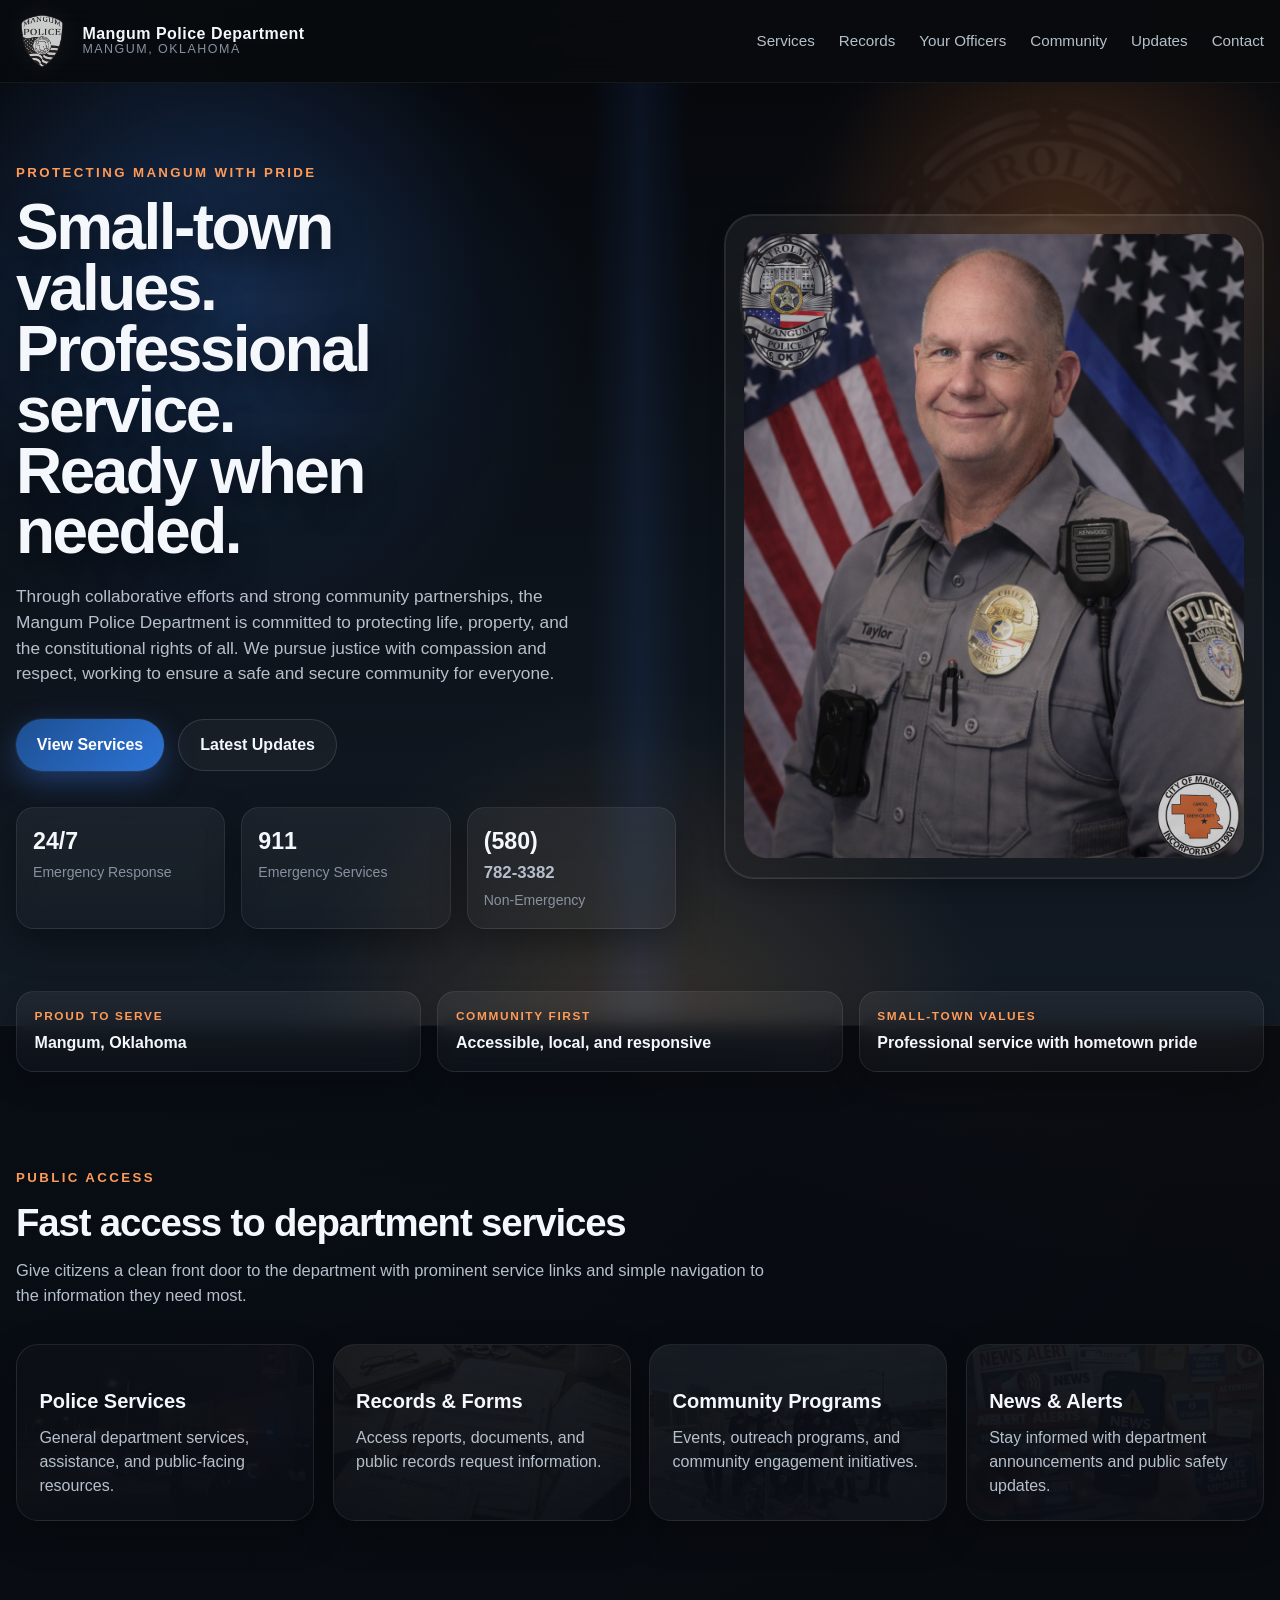
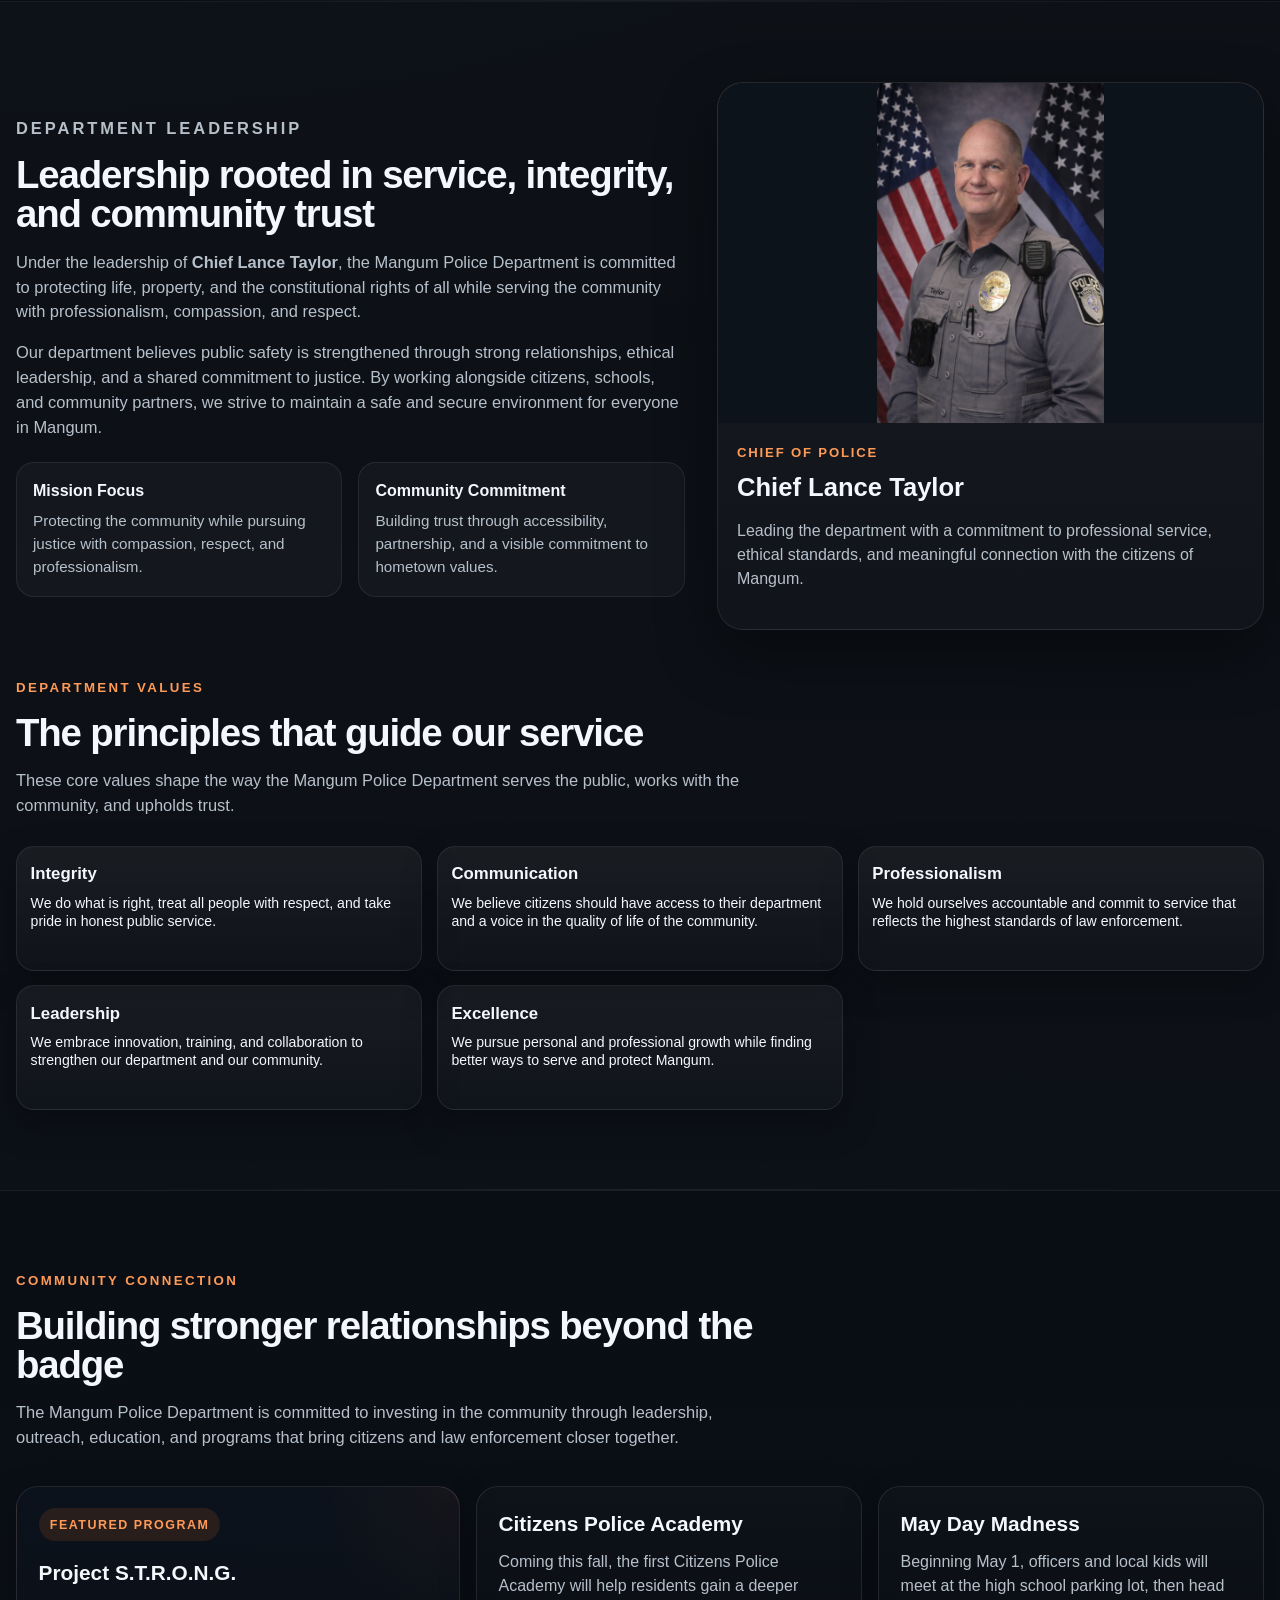
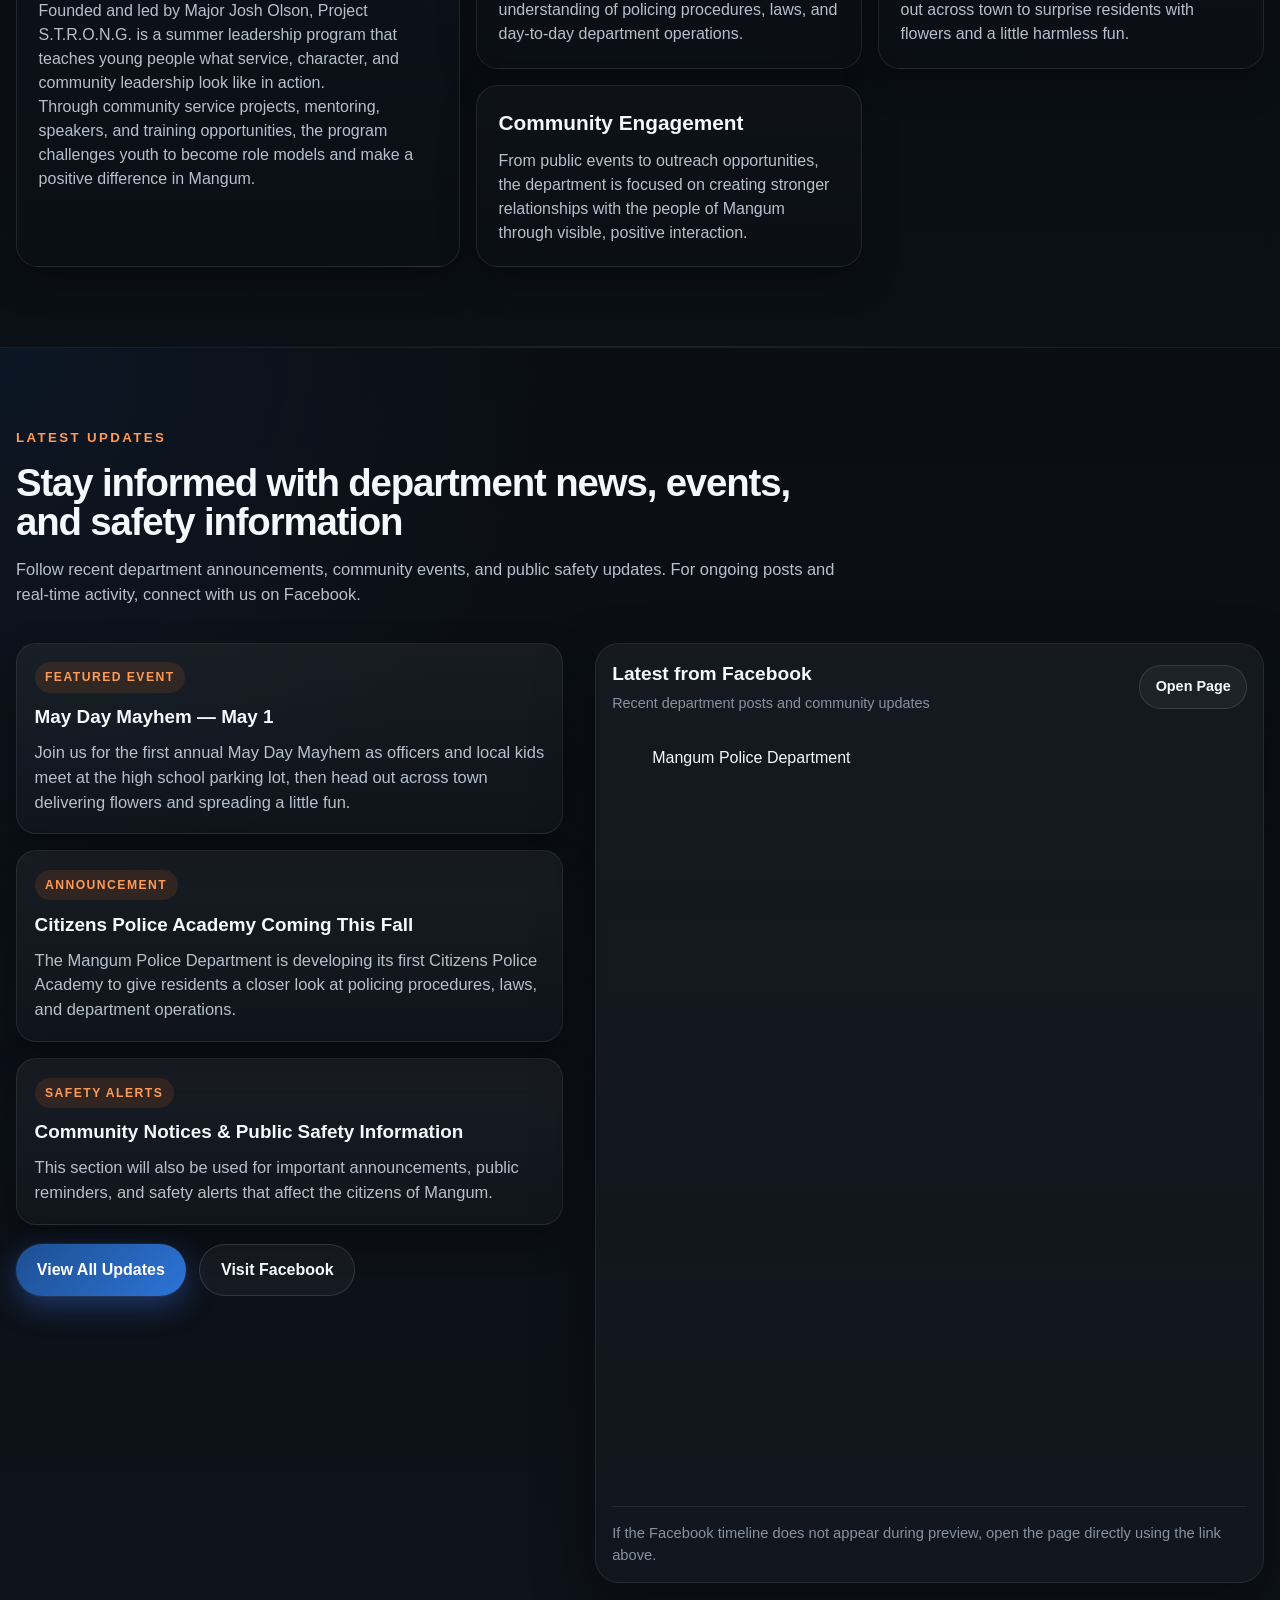
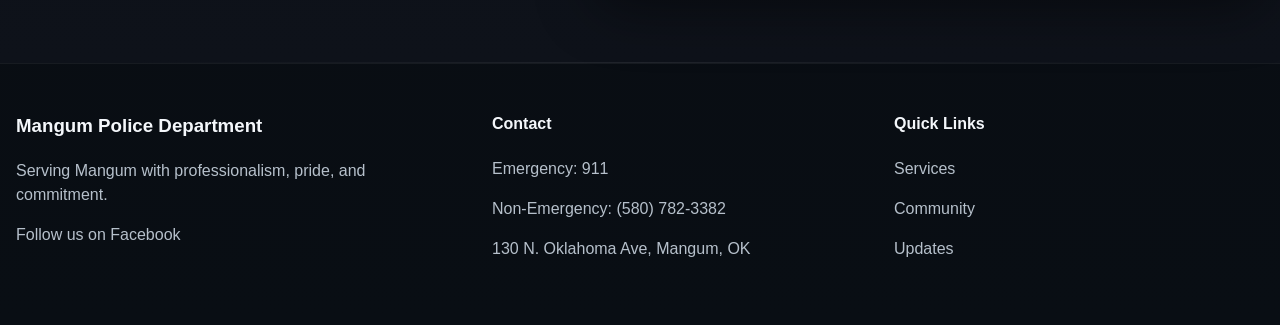
==== index.html @ 401258fc "Initial review site" ====
<!DOCTYPE html>
<html lang="en">
<head>
  <meta charset="UTF-8" />
  <meta name="viewport" content="width=device-width, initial-scale=1.0" />
  <title>Mangum Police Department</title>
    <link rel="stylesheet" href="css/base.css">
    <link rel="stylesheet" href="css/index.css">
</head>
<body>
  <div id="fb-root"></div>

  <header class="site-header">
    <div class="container nav-wrap">
      <a href="index.html" class="brand">
        <img src="assets/patch.png" alt="Mangum Police Patch" class="brand-patch" />
        <div class="brand-text">
          <span class="brand-top">Mangum Police Department</span>
          <span class="brand-bottom">Mangum, Oklahoma</span>
        </div>
      </a>
 
      <nav class="main-nav">
        <a href="pages/services.html">Services</a>
        <a href="pages/records.html">Records</a>
        <a href="pages/officers.html">Your Officers</a>
        <a href="pages/community.html">Community</a>
        <a href="pages/updates.html">Updates</a>
        <a href="index.html#contact">Contact</a>
      </nav>

    </div>
  </header>

  <main>
    <!-- HERO -->
    <section class="hero">
      <div class="hero-overlay"></div>

      <div class="hero-grid container">
        <div class="hero-copy">
        <p class="eyebrow">PROTECTING MANGUM WITH PRIDE</p>

        <h1>Small-town values.<br>Professional service.<br>Ready when needed.</h1>

        <p class="hero-text">
        Through collaborative efforts and strong community partnerships, the Mangum Police Department
        is committed to protecting life, property, and the constitutional rights of all. We pursue
        justice with compassion and respect, working to ensure a safe and secure community for everyone.
        </p>

          <div class="hero-actions">
            <a href="pages/services.html" class="btn btn-primary">View Services</a>
            <a href="index.html#updates" class="btn btn-secondary">Latest Updates</a>
          </div>

          <div class="hero-stats">
            <div class="stat-card">
              <span class="stat-number">24/7</span>
              <span class="stat-label">Emergency Response</span>
            </div>

            <div class="stat-card">
              <span class="stat-number">911</span>
              <span class="stat-label">Emergency Services</span>
            </div>

            <div class="stat-card">
              <span class="stat-number phone-number">(580)</span>
              <span class="stat-phone">782-3382</span>
              <span class="stat-label">Non-Emergency</span>
            </div>
          </div>
        </div>

        <div class="hero-visual">
          <div class="hero-visual-frame subdued-seal">
            <img src="assets/chief.png" alt="Mangum Police Chief" class="chief-photo" />

            <div class="hero-visual-badge">
              <img src="assets/cityofmangum.png" alt="City of Mangum seal" />
            </div>

            <div class="hero-visual-badge-main subdued-badge">
              <img src="assets/badge.png" alt="Mangum Police badge" />
            </div>
          </div>
        </div>
      </div>

      <div class="hero-watermark">
        <img src="assets/badge.png" alt="" aria-hidden="true" />
      </div>
    </section>

    <!-- HOMETOWN STRIP -->
    <section class="hometown-strip">
      <div class="container hometown-strip-inner">
        <div class="hometown-item">
          <span class="hometown-label">PROUD TO SERVE</span>
          <strong>Mangum, Oklahoma</strong>
        </div>
        <div class="hometown-item">
          <span class="hometown-label">COMMUNITY FIRST</span>
          <strong>Accessible, local, and responsive</strong>
        </div>
        <div class="hometown-item">
          <span class="hometown-label">SMALL-TOWN VALUES</span>
          <strong>Professional service with hometown pride</strong>
        </div>
      </div>
    </section>

    <!-- QUICK SERVICES -->
    <section id="services" class="section section-dark">
      <div class="container">
        <div class="section-heading">
          <p class="eyebrow">PUBLIC ACCESS</p>
          <h2>Fast access to department services</h2>
          <p class="section-intro">
            Give citizens a clean front door to the department with prominent service links and
            simple navigation to the information they need most.
          </p>
        </div>

        <div class="services-grid">

          <!-- Police Services -->
          <a href="pages/services.html" class="service-card service-img" style="--bg:url('../assets/services.png')">
            <div class="service-content">
            <h3>Police Services</h3>
            <p>General department services, assistance, and public-facing resources.</p>
            </div>
          </a>

          <!-- Records -->
          <a href="pages/records.html" class="service-card service-img" style="--bg:url('../assets/records.png')">
            <div class="service-content">
            <h3>Records &amp; Forms</h3>
            <p>Access reports, documents, and public records request information.</p>
            </div>
          </a>

          <!-- Community -->
          <a href="pages/community.html" class="service-card service-img" style="--bg:url('../assets/community.jpg')">
            <div class="service-content">
            <h3>Community Programs</h3>
            <p>Events, outreach programs, and community engagement initiatives.</p>
            </div>
          </a>

          <!-- Updates -->
          <a href="pages/updates.html" class="service-card service-img" style="--bg:url('../assets/news.png')">
            <div class="service-content">
            <h3>News &amp; Alerts</h3>
            <p>Stay informed with department announcements and public safety updates.</p>
            </div>
          </a>

        </div>
      </div>
    </section>

    <!-- LEADERSHIP -->
    <section id="leadership" class="section section-slate">
      <div class="container leadership-grid">
        <div class="leadership-copy">
          <p class="eyebrow">DEPARTMENT LEADERSHIP</p>
          <h2>Leadership rooted in service, integrity, and community trust</h2>

          <p>
              Under the leadership of <strong>Chief Lance Taylor</strong>, the Mangum Police Department
              is committed to protecting life, property, and the constitutional rights of all while
             serving the community with professionalism, compassion, and respect.
          </p>

          <p>
              Our department believes public safety is strengthened through strong relationships,
              ethical leadership, and a shared commitment to justice. By working alongside citizens,
              schools, and community partners, we strive to maintain a safe and secure environment
              for everyone in Mangum.
          </p>

          <div class="leadership-points">
            <div class="mini-panel">
              <h4>Mission Focus</h4>
              <p>
                Protecting the community while pursuing justice with compassion, respect, and
                professionalism.
              </p>
            </div>

            <div class="mini-panel">
              <h4>Community Commitment</h4>
              <p>
                Building trust through accessibility, partnership, and a visible commitment to
                hometown values.
              </p>
            </div>
          </div>
        </div>

        <div class="leadership-card">
          <img src="assets/chief.png" alt="Chief Lance Taylor" />
          <div class="leadership-card-body">
            <p class="card-kicker">Chief of Police</p>
            <h3>Chief Lance Taylor</h3>
            <p>
              Leading the department with a commitment to professional service, ethical standards,
              and meaningful connection with the citizens of Mangum.
            </p>
          </div>
        </div>
      </div>

      <div class="container values-section">
        <div class="section-heading values-heading">
          <p class="eyebrow">DEPARTMENT VALUES</p>
          <h2>The principles that guide our service</h2>
          <p class="section-intro">
              These core values shape the way the Mangum Police Department serves the public, works
              with the community, and upholds trust.
          </p>
        </div>

        <div class="values-grid">
          <div class="value-card">
            <h3>Integrity</h3>
            <p>
              We do what is right, treat all people with respect, and take pride in honest public service.
            </p>
          </div>

          <div class="value-card">
            <h3>Communication</h3>
            <p>
              We believe citizens should have access to their department and a voice in the quality of life
              of the community.
            </p>
          </div>

          <div class="value-card">
            <h3>Professionalism</h3>
            <p>
              We hold ourselves accountable and commit to service that reflects the highest standards of law enforcement.
            </p>
          </div>

          <div class="value-card">
            <h3>Leadership</h3>
            <p>
              We embrace innovation, training, and collaboration to strengthen our department and our community.
            </p>
          </div>

          <div class="value-card">
            <h3>Excellence</h3>
            <p>
              We pursue personal and professional growth while finding better ways to serve and protect Mangum.
            </p>
          </div>
        </div>
      </div>
    </section>

    <!-- COMMUNITY -->
    <section id="community" class="section section-dark">
      <div class="container">
        <div class="section-heading">
          <p class="eyebrow">COMMUNITY CONNECTION</p>
          <h2>Building stronger relationships beyond the badge</h2>
          <p class="section-intro">
            The Mangum Police Department is committed to investing in the community through leadership,
            outreach, education, and programs that bring citizens and law enforcement closer together.
          </p>
        </div>

        <div class="community-grid">
          <a href="pages/community.html" class="community-card feature-large community-img" style="--community-bg:url('assets/community.jpg')">
            <div class="community-content">
              <div class="feature-tag">Featured Program</div>
              <h3>Project S.T.R.O.N.G.</h3>
              <p>
                Founded and led by Major Josh Olson, Project S.T.R.O.N.G. is a summer leadership program
                that teaches young people what service, character, and community leadership look like in action.
              </p>
              <p>
                Through community service projects, mentoring, speakers, and training opportunities,
                the program challenges youth to become role models and make a positive difference in Mangum.
              </p>
            </div>
          </a>

          <a href="pages/community.html" class="community-card community-img" style="--community-bg:url('assets/community.jpg')">
            <div class="community-content">
              <h3>Citizens Police Academy</h3>
              <p>
                Coming this fall, the first Citizens Police Academy will help residents gain a deeper
                understanding of policing procedures, laws, and day-to-day department operations.
              </p>
            </div>
          </a>

          <a href="pages/community.html" class="community-card community-img" style="--community-bg:url('assets/community.jpg')">
            <div class="community-content">
              <h3>May Day Madness</h3>
              <p>
                Beginning May 1, officers and local kids will meet at the high school parking lot, then
                head out across town to surprise residents with flowers and a little harmless fun.
              </p>
            </div>
          </a>

          <a href="pages/community.html" class="community-card community-img" style="--community-bg:url('assets/community.jpg')">
            <div class="community-content">
              <h3>Community Engagement</h3>
              <p>
                From public events to outreach opportunities, the department is focused on creating
                stronger relationships with the people of Mangum through visible, positive interaction.
              </p>
            </div>
          </a>
        </div>
      </div>
    </section>

    <!-- UPDATES / FACEBOOK -->
    <section id="updates" class="section section-facebook">
      <div class="container">
        <div class="section-heading updates-heading">
          <p class="eyebrow">LATEST UPDATES</p>
          <h2>Stay informed with department news, events, and safety information</h2>
          <p class="section-intro">
            Follow recent department announcements, community events, and public safety updates.
            For ongoing posts and real-time activity, connect with us on Facebook.
          </p>
        </div>

        <div class="updates-grid">
          <div class="updates-copy">
            <div class="update-feature-list">
              <a href="pages/updates.html" class="update-feature-card">
                <span class="update-tag">Featured Event</span>
                <h3>May Day Mayhem — May 1</h3>
                <p>
                  Join us for the first annual May Day Mayhem as officers and local kids meet at the high school
                  parking lot, then head out across town delivering flowers and spreading a little fun.
                </p>
              </a>

              <a href="pages/updates.html" class="update-feature-card">
                <span class="update-tag">Announcement</span>
                <h3>Citizens Police Academy Coming This Fall</h3>
                <p>
                  The Mangum Police Department is developing its first Citizens Police Academy to give residents
                  a closer look at policing procedures, laws, and department operations.
                </p>
              </a>

              <a href="pages/updates.html" class="update-feature-card">
                <span class="update-tag">Safety Alerts</span>
                <h3>Community Notices & Public Safety Information</h3>
                <p>
                  This section will also be used for important announcements, public reminders, and safety alerts
                  that affect the citizens of Mangum.
                </p>
              </a>
            </div>

            <div class="updates-actions">
              <a href="pages/updates.html" class="btn btn-primary">View All Updates</a>
              <a
                href="https://www.facebook.com/people/Mangum-Police-Department/100068388497844/"
                target="_blank"
                rel="noopener noreferrer"
                class="btn btn-secondary"
              >
                Visit Facebook
              </a>
            </div>
          </div>

          <div class="facebook-card">
            <div class="facebook-card-head">
              <div>
                <h3>Latest from Facebook</h3>
                <p class="facebook-subtext">Recent department posts and community updates</p>
              </div>

              <a
                class="facebook-link"
                href="https://www.facebook.com/people/Mangum-Police-Department/100068388497844/"
                target="_blank"
                rel="noopener noreferrer"
              >
                Open Page
              </a>
            </div>

            <div class="facebook-embed-wrap">
              <div class="fb-page"
                  data-href="https://www.facebook.com/people/Mangum-Police-Department/100068388497844/"
                  data-tabs="timeline"
                  data-width="500"
                  data-height="760"
                  data-small-header="false"
                  data-adapt-container-width="true"
                  data-hide-cover="false"
                  data-show-facepile="true">
                <blockquote cite="https://www.facebook.com/people/Mangum-Police-Department/100068388497844/" class="fb-xfbml-parse-ignore">
                  <a href="https://www.facebook.com/people/Mangum-Police-Department/100068388497844/">
                    Mangum Police Department
                  </a>
                </blockquote>
              </div>
            </div>

            <div class="facebook-fallback">
              <p>
                If the Facebook timeline does not appear during preview, open the page directly using the link above.
              </p>
            </div>
          </div>
        </div>
      </div>
    </section>
  </main>

  <footer id="contact" class="site-footer">
    <div class="container footer-grid">
      <div>
        <h3>Mangum Police Department</h3>
        <p>Serving Mangum with professionalism, pride, and commitment.</p>
        <p><a href="https://www.facebook.com/people/Mangum-Police-Department/100068388497844/" target="_blank" rel="noopener noreferrer">Follow us on Facebook</a></p>
      </div>

      <div>
        <h4>Contact</h4>
        <p>Emergency: 911</p>
        <p>Non-Emergency: (580) 782-3382</p>
        <p>130 N. Oklahoma Ave, Mangum, OK</p>
      </div>

      <div>
        <h4>Quick Links</h4>
        <p><a href="#services">Services</a></p>
        <p><a href="#community">Community</a></p>
        <p><a href="#updates">Updates</a></p>
      </div>
    </div>
  </footer>

  <script>
    window.fbAsyncInit = function () {
      if (typeof FB !== "undefined") {
        FB.XFBML.parse();
      }
    };
  </script>
  <script
    async
    defer
    crossorigin="anonymous"
    src="https://connect.facebook.net/en_US/sdk.js#xfbml=1&version=v19.0">
  </script>
</body>
</html>
---- css/base.css ----
/* =========================================================
   ROOT / THEME TOKENS
   ========================================================= */
:root {
  --bg-black: #06080c;
  --bg-deep: #0d131b;
  --bg-panel: #121821;
  --bg-panel-2: #18202b;
  --line: rgba(255, 255, 255, 0.08);

  --text-main: #f4f7fb;
  --text-soft: #b6c0cb;
  --text-dim: #8792a0;

  --blue: #1d4f91;
  --blue-bright: #2d74d7;
  --blue-glow: rgba(62, 129, 255, 0.32);

  --orange: #f37021;
  --orange-soft: #ff9a57;
  --orange-glow: rgba(243, 112, 33, 0.22);

  --shadow-lg: 0 24px 60px rgba(0, 0, 0, 0.45);
  --shadow-md: 0 14px 34px rgba(0, 0, 0, 0.34);

  --radius-sm: 10px;
  --radius-md: 18px;
  --radius-lg: 26px;

  --max-width: 1280px;
}

/* =========================================================
   GLOBAL / RESET
   ========================================================= */
* {
  box-sizing: border-box;
}

html {
  scroll-behavior: smooth;
}

body {
  margin: 0;
  background:
    radial-gradient(circle at top left, rgba(45, 116, 215, 0.06), transparent 35%),
    radial-gradient(circle at top right, rgba(243, 112, 33, 0.06), transparent 25%),
    linear-gradient(180deg, var(--bg-black), var(--bg-deep));
  color: var(--text-main);
  font-family: Arial, Helvetica, sans-serif;
  line-height: 1.5;
}

img {
  max-width: 100%;
  display: block;
}

a {
  color: inherit;
  text-decoration: none;
}

.container {
  width: min(calc(100% - 2rem), var(--max-width));
  margin: 0 auto;
}

/* =========================================================
   SITE HEADER / NAVIGATION
   ========================================================= */
.site-header {
  position: sticky;
  top: 0;
  z-index: 1000;
  backdrop-filter: blur(14px);
  background: rgba(7, 9, 12, 0.78);
  border-bottom: 1px solid rgba(255, 255, 255, 0.06);
}

.nav-wrap {
  min-height: 82px;
  display: flex;
  align-items: center;
  justify-content: space-between;
  gap: 1rem;
}

.brand {
  display: flex;
  align-items: center;
  gap: 0.9rem;
  min-width: 0;
}

.brand-patch {
  width: 52px;
  height: 52px;
  object-fit: contain;
  filter: drop-shadow(0 0 14px rgba(255, 255, 255, 0.06));
}

.brand-text {
  display: flex;
  flex-direction: column;
  line-height: 1.1;
}

.brand-top {
  font-size: 1rem;
  font-weight: 800;
  letter-spacing: 0.03em;
}

.brand-bottom {
  font-size: 0.78rem;
  color: var(--text-dim);
  text-transform: uppercase;
  letter-spacing: 0.12em;
}

.main-nav {
  display: flex;
  align-items: center;
  gap: 1.5rem;
}

.main-nav a {
  position: relative;
  color: var(--text-soft);
  font-size: 0.95rem;
  transition: color 0.2s ease;
}

.main-nav a::after {
  content: "";
  position: absolute;
  left: 0;
  bottom: -0.35rem;
  width: 100%;
  height: 2px;
  transform: scaleX(0);
  transform-origin: center;
  transition: transform 0.2s ease;
  background: linear-gradient(90deg, var(--blue-bright), var(--orange-soft));
}

.main-nav a:hover {
  color: var(--text-main);
}

.main-nav a:hover::after {
  transform: scaleX(1);
}

.nav-cta {
  padding: 0.8rem 1.1rem;
  border: 1px solid rgba(255,255,255,0.12);
  background: linear-gradient(180deg, rgba(255,255,255,0.06), rgba(255,255,255,0.02));
  color: var(--text-main);
  border-radius: 999px;
  font-weight: 700;
  transition: transform 0.2s ease, border-color 0.2s ease, box-shadow 0.2s ease;
}

.nav-cta:hover {
  transform: translateY(-1px);
  border-color: rgba(255,255,255,0.2);
  box-shadow: 0 8px 18px rgba(0,0,0,0.2);
}

/* =========================================================
   GENERIC BUTTONS
   ========================================================= */
.btn {
  display: inline-flex;
  align-items: center;
  justify-content: center;
  min-height: 52px;
  padding: 0 1.3rem;
  font-weight: 800;
  border-radius: 999px;
  transition: transform 0.2s ease, box-shadow 0.2s ease, border-color 0.2s ease;
}

.btn:hover {
  transform: translateY(-2px);
}

.btn-primary {
  background: linear-gradient(135deg, #1d4f91, #2d74d7);
  color: white;
  box-shadow:
    0 0 0 1px rgba(255,255,255,0.05),
    0 10px 30px rgba(62,129,255,0.35);
}

.btn-primary:hover {
  transform: translateY(-3px);
  box-shadow:
    0 0 0 1px rgba(255,255,255,0.08),
    0 16px 40px rgba(62,129,255,0.5);
}

.btn-secondary {
  background: rgba(255,255,255,0.04);
  color: var(--text-main);
  border: 1px solid rgba(255,255,255,0.12);
}

.btn-secondary:hover {
  border-color: rgba(255,255,255,0.22);
}

/* =========================================================
   GENERIC SECTION WRAPPERS
   ========================================================= */
.section {
  position: relative;
  padding: 5rem 0;
}

.section::after {
  content: "";
  position: absolute;
  bottom: 0;
  left: 10%;
  right: 10%;
  height: 1px;
  background: linear-gradient(
    90deg,
    transparent,
    rgba(255,255,255,0.08),
    transparent
  );
}

.section-dark {
  background: transparent;
}

.section-slate {
  background:
    linear-gradient(180deg, rgba(255,255,255,0.02), rgba(255,255,255,0.01));
  border-top: 1px solid rgba(255,255,255,0.05);
  border-bottom: 1px solid rgba(255,255,255,0.05);
}

.section-heading {
  max-width: 760px;
  margin-bottom: 2.25rem;
}

.section-heading h2 {
  margin: 0;
  font-size: clamp(2rem, 3vw, 3.2rem);
  line-height: 1.02;
  letter-spacing: -0.03em;
}

.eyebrow {
  margin: 0 0 0.9rem;
  color: var(--orange-soft);
  font-size: 0.83rem;
  font-weight: 800;
  letter-spacing: 0.18em;
  text-transform: uppercase;
}

.section-intro {
  color: var(--text-soft);
  font-size: 1.03rem;
}

/* =========================================================
   SITE FOOTER
   ========================================================= */
.site-footer {
  padding: 3rem 0;
  border-top: 1px solid rgba(255,255,255,0.06);
  background: rgba(0,0,0,0.28);
}

.footer-grid {
  display: grid;
  grid-template-columns: 1.2fr 1fr 1fr;
  gap: 2rem;
}

.site-footer h3,
.site-footer h4 {
  margin-top: 0;
}

.site-footer p,
.site-footer a {
  color: var(--text-soft);
}

/* =========================================================
   SUBPAGE TEMPLATE / GENERIC PAGE LAYOUT
   ========================================================= */
.page-title {
  margin: 0;
  font-size: clamp(2.2rem, 4vw, 4rem);
  line-height: 1;
  letter-spacing: -0.03em;
}

.page-intro {
  max-width: 760px;
  margin-top: 1rem;
}

.page-card-grid {
  display: grid;
  grid-template-columns: repeat(3, minmax(0, 1fr));
  gap: 1rem;
}

.page-info-card {
  min-height: 210px;
  padding: 1.25rem;
  border: 1px solid var(--line);
  border-radius: 22px;
  background:
    linear-gradient(180deg, rgba(255,255,255,0.05), rgba(255,255,255,0.02));
  box-shadow: var(--shadow-md);
}

.page-info-card h3 {
  margin: 0 0 0.65rem;
  font-size: 1.2rem;
}

.page-info-card p {
  margin: 0;
  color: var(--text-soft);
}

.page-single-panel {
  padding: 1.4rem;
  border: 1px solid var(--line);
  border-radius: 22px;
  background:
    linear-gradient(180deg, rgba(255,255,255,0.05), rgba(255,255,255,0.02));
  box-shadow: var(--shadow-md);
}

.page-single-panel h3 {
  margin: 0 0 0.65rem;
}

.page-single-panel p {
  margin: 0;
  color: var(--text-soft);
}

/* =========================================================
   RESPONSIVE - LARGE TABLET / SMALL DESKTOP
   ========================================================= */
@media (max-width: 1200px) {
  .page-card-grid {
    grid-template-columns: repeat(2, minmax(0, 1fr));
  }
}

/* =========================================================
   RESPONSIVE - TABLET
   ========================================================= */
@media (max-width: 1080px) {
  .footer-grid {
    grid-template-columns: 1fr 1fr;
  }
}

/* =========================================================
   RESPONSIVE - MOBILE
   ========================================================= */
@media (max-width: 820px) {
  .main-nav,
  .nav-cta {
    display: none;
  }

  .page-card-grid,
  .footer-grid {
    grid-template-columns: 1fr;
  }

  .section {
    padding: 4rem 0;
  }
}
---- css/index.css ----
/* =========================================================
   HERO SECTION
   ========================================================= */
.hero {
  position: relative;
  overflow: hidden;
  padding: 5rem 0 6rem;
  background:
    radial-gradient(circle at 18% 25%, rgba(45,116,215,0.18), transparent 28%),
    radial-gradient(circle at 82% 20%, rgba(243,112,33,0.14), transparent 22%),
    radial-gradient(circle at 50% 100%, rgba(255,170,70,0.08), transparent 30%),
    linear-gradient(180deg, #06080c 0%, #0d131b 55%, #121a24 100%);
  border-bottom: 1px solid rgba(255,255,255,0.08);
}

.hero::before {
  content: "";
  position: absolute;
  inset: 0;
  background:
    linear-gradient(
      90deg,
      transparent 0%,
      transparent 46%,
      rgba(59,130,246,0.75) 50%,
      transparent 54%,
      transparent 100%
    );
  opacity: 0.12;
  pointer-events: none;
}

.hero-overlay {
  position: absolute;
  inset: 0;
  background:
    radial-gradient(circle at 15% 18%, rgba(70,140,255,0.14), transparent 22%),
    radial-gradient(circle at 85% 15%, rgba(255,150,75,0.14), transparent 20%),
    radial-gradient(circle at 50% 110%, rgba(255,190,120,0.10), transparent 32%);
  pointer-events: none;
}

.hero-grid {
  position: relative;
  z-index: 2;
  display: grid;
  grid-template-columns: 1.1fr 0.9fr;
  align-items: center;
  gap: 3rem;
}

.hero-copy h1 {
  margin: 0;
  font-size: clamp(2.5rem, 5vw, 5.1rem);
  line-height: 0.95;
  letter-spacing: -0.04em;
  max-width: 11ch;
  text-shadow: 0 10px 30px rgba(0,0,0,0.6);
}

.hero-text {
  max-width: 60ch;
  margin: 1.35rem 0 0;
  font-size: 1.08rem;
  color: var(--text-soft);
}

.hero-actions {
  display: flex;
  flex-wrap: wrap;
  gap: 0.9rem;
  margin: 2rem 0 2.2rem;
}

.hero-stats {
  display: grid;
  grid-template-columns: repeat(3, 1fr);
  gap: 1rem;
}

.stat-card {
  padding: 1rem 1rem 1.1rem;
  background: linear-gradient(180deg, rgba(255,255,255,0.055), rgba(255,255,255,0.02));
  border: 1px solid var(--line);
  border-radius: var(--radius-md);
  box-shadow: var(--shadow-md);
  backdrop-filter: blur(10px);
}

.stat-number {
  display: block;
  font-size: 1.45rem;
  font-weight: 900;
  color: var(--text-main);
}

.stat-phone {
  display: block;
  font-size: 1.05rem;
  font-weight: 600;
  color: var(--text-soft);
  margin-top: 2px;
}

.stat-label {
  display: block;
  margin-top: 0.25rem;
  font-size: 0.88rem;
  color: var(--text-dim);
}

/* =========================================================
   HERO VISUAL PANEL
   ========================================================= */
.hero-visual {
  position: relative;
}

.hero-visual-frame {
  position: relative;
  padding: 1.2rem;
  background:
    linear-gradient(180deg, rgba(255,255,255,0.06), rgba(255,255,255,0.02));
  border: 1px solid var(--line);
  border-radius: 30px;
  box-shadow: var(--shadow-lg);
  overflow: hidden;
}

.hero-visual-frame::before {
  content: "";
  position: absolute;
  inset: 0;
  background: linear-gradient(180deg, transparent, rgba(0,0,0,0.26));
  pointer-events: none;
  z-index: 1;
}

.chief-photo {
  width: 100%;
  aspect-ratio: 4 / 5;
  object-fit: cover;
  border-radius: 22px;
}

.hero-visual-badge {
  position: absolute;
  right: 18px;
  bottom: 18px;
  width: 88px;
  height: 88px;
  border-radius: 50%;
  overflow: hidden;
  z-index: 3;
}

.hero-visual-badge img {
  width: 108%;
  height: 108%;
  object-fit: contain;
  object-position: center;
  transform: translate(-3%, -4%);
  filter: saturate(0.82) brightness(0.92) opacity(0.82);
}

.hero-visual-badge-main {
  position: absolute;
  left: 14px;
  top: 18px;
  width: 96px;
  z-index: 3;
  filter: drop-shadow(0 8px 18px rgba(0,0,0,0.22));
}

.subdued-badge img {
  width: 100%;
  opacity: 0.72;
  filter: saturate(0.8) brightness(0.92) contrast(0.96);
}

.subdued-seal {
  background: rgba(255, 255, 255, 0.06);
  box-shadow:
    0 8px 18px rgba(0,0,0,0.18),
    inset 0 0 0 1px rgba(255,255,255,0.08);
  backdrop-filter: blur(3px);
}

.hero-watermark {
  position: absolute;
  right: -100px;
  top: 10px;
  width: 540px;
  opacity: 0.06;
  pointer-events: none;
  z-index: 1;
}

.hero-watermark img {
  filter: blur(1px) brightness(0.8);
}

/* =========================================================
   HOMETOWN STRIP
   ========================================================= */
.hometown-strip {
  position: relative;
  z-index: 3;
  margin-top: -2.2rem;
  padding-bottom: 1rem;
}

.hometown-strip-inner {
  display: grid;
  grid-template-columns: repeat(3, 1fr);
  gap: 1rem;
}

.hometown-item {
  padding: 1rem 1.1rem;
  border-radius: 18px;
  border: 1px solid rgba(255,255,255,0.08);
  background:
    linear-gradient(180deg, rgba(255,255,255,0.06), rgba(255,255,255,0.025));
  box-shadow: 0 12px 28px rgba(0,0,0,0.28);
  backdrop-filter: blur(10px);
}

.hometown-label {
  display: block;
  margin-bottom: 0.35rem;
  font-size: 0.74rem;
  font-weight: 800;
  letter-spacing: 0.14em;
  text-transform: uppercase;
  color: var(--orange-soft);
}

.hometown-item strong {
  font-size: 1rem;
  color: var(--text-main);
}

/* =========================================================
   QUICK SERVICES
   ========================================================= */
.services-grid {
  display: grid;
  grid-template-columns: repeat(4, minmax(0, 1fr));
  gap: 1.15rem;
}

.service-card {
  position: relative;
  min-height: 175px;
  padding: 1.4rem;
  background:
    linear-gradient(180deg, rgba(255,255,255,0.05), rgba(255,255,255,0.02));
  border: 1px solid var(--line);
  border-radius: 22px;
  box-shadow: var(--shadow-md);
  transition: transform 0.2s ease, border-color 0.2s ease, box-shadow 0.2s ease, background 0.2s ease;
}

.service-card:hover {
  transform: translateY(-6px);
  border-color: rgba(255,255,255,0.16);
}

.service-card-blue {
  border: 1px solid rgba(45,116,215,0.35);
}

.service-card-blue:hover {
  background: rgba(45,116,215,0.08);
  box-shadow: 0 18px 30px rgba(45, 116, 215, 0.18);
}

.service-card-orange {
  border: 1px solid rgba(243,112,33,0.35);
}

.service-card-orange:hover {
  background: rgba(243,112,33,0.08);
  box-shadow: 0 18px 30px rgba(243, 112, 33, 0.18);
}

.service-card h3 {
  margin: 1.2rem 0 0.6rem;
  font-size: 1.25rem;
}

.service-card p {
  margin: 0;
  color: var(--text-soft);
}

/* =========================================================
   QUICK SERVICES - IMAGE BACKGROUND CARDS
   ========================================================= */
.service-img {
  position: relative;
  overflow: hidden;
  isolation: isolate;
}

.service-img::before {
  content: "";
  position: absolute;
  inset: 0;
  background-image: var(--bg);
  background-size: cover;
  background-position: center;
  opacity: 0.18;
  filter: grayscale(30%) contrast(1.05);
  transition: opacity 0.3s ease, transform 0.3s ease;
  z-index: 0;
}

.service-img::after {
  content: "";
  position: absolute;
  inset: 0;
  background: linear-gradient(
    180deg,
    rgba(10,14,20,0.65),
    rgba(10,14,20,0.85)
  );
  z-index: 1;
}

.service-content {
  position: relative;
  z-index: 2;
}

.service-img:hover::before {
  opacity: 0.28;
  transform: scale(1.05);
}

.service-img:hover {
  box-shadow:
    0 18px 40px rgba(0,0,0,0.4),
    0 0 0 1px rgba(255,255,255,0.12);
}

/* =========================================================
   LEADERSHIP
   ========================================================= */
.leadership-grid {
  display: grid;
  grid-template-columns: 1.1fr 0.9fr;
  gap: 2rem;
  align-items: center;
}

.leadership-copy h2 {
  margin: 0;
  font-size: clamp(2rem, 3vw, 3.2rem);
  line-height: 1.02;
  letter-spacing: -0.03em;
}

.leadership-copy p {
  color: var(--text-soft);
  font-size: 1.03rem;
}

.leadership-points {
  display: grid;
  grid-template-columns: repeat(2, 1fr);
  gap: 1rem;
  margin-top: 1.4rem;
}

.mini-panel {
  padding: 1rem 1rem 1.1rem;
  border: 1px solid var(--line);
  border-radius: 18px;
  background: rgba(255,255,255,0.03);
}

.mini-panel h4 {
  margin: 0 0 0.45rem;
  font-size: 1rem;
}

.mini-panel p {
  margin: 0;
  font-size: 0.95rem;
  color: var(--text-soft);
}

.leadership-card {
  overflow: hidden;
  border-radius: 26px;
  border: 1px solid var(--line);
  background: linear-gradient(180deg, rgba(255,255,255,0.05), rgba(255,255,255,0.02));
  box-shadow: var(--shadow-lg);
}

.leadership-card img {
  width: 100%;
  height: auto;
  max-height: 340px;
  object-fit: contain;
  object-position: top center;
  background: #0d131b;
}

.leadership-card-body {
  padding: 1.2rem 1.2rem 1.4rem;
}

.card-kicker {
  margin: 0 0 0.35rem;
  color: var(--orange-soft);
  font-size: 0.82rem;
  font-weight: 800;
  text-transform: uppercase;
  letter-spacing: 0.14em;
}

.leadership-card-body h3 {
  margin: 0;
  font-size: 1.6rem;
}

.leadership-card-body p:last-child {
  margin-top: 0.8rem;
  color: var(--text-soft);
}

/* =========================================================
   DEPARTMENT VALUES
   ========================================================= */
.values-section {
  margin-top: 3rem;
}

.values-heading {
  max-width: 760px;
  margin-bottom: 1.75rem;
}

.values-grid {
  display: grid;
  grid-template-columns: repeat(3, 1fr);
  gap: 0.9rem;
}

.value-card {
  min-height: 125px;
  padding: 0.9rem 0.85rem 0.95rem;
  border: 1px solid var(--line);
  border-radius: 18px;
  background:
    linear-gradient(180deg, rgba(255,255,255,0.05), rgba(255,255,255,0.02));
  box-shadow: var(--shadow-md);
  transition: transform 0.2s ease, border-color 0.2s ease, box-shadow 0.2s ease;
}

.value-card:hover {
  transform: translateY(-4px);
  border-color: rgba(255,255,255,0.16);
  box-shadow:
    0 16px 30px rgba(0,0,0,0.28),
    0 0 0 1px rgba(255,255,255,0.06);
}

.value-card h3 {
  margin: 0 0 0.45rem;
  font-size: 1.05rem;
}

.value-card p {
  margin: 0;
  font-size: 0.88rem;
  line-height: 1.3;
}

/* =========================================================
   COMMUNITY SECTION
   ========================================================= */
.community-grid {
  display: grid;
  grid-template-columns: 1.15fr 1fr 1fr;
  gap: 1rem;
  align-items: stretch;
}

.community-card {
  min-height: 180px;
  padding: 1.35rem;
  border: 1px solid var(--line);
  border-radius: 22px;
  background:
    linear-gradient(180deg, rgba(255,255,255,0.045), rgba(255,255,255,0.02));
  box-shadow: var(--shadow-md);
}

.community-card h3 {
  margin: 0 0 0.65rem;
  font-size: 1.3rem;
}

.community-card p {
  margin: 0;
  color: var(--text-soft);
}

.community-img {
  position: relative;
  overflow: hidden;
  isolation: isolate;
}

.community-img::before {
  content: "";
  position: absolute;
  inset: 0;
  background-image: var(--community-bg);
  background-size: cover;
  background-position: center;
  opacity: 0.16;
  filter: grayscale(18%) contrast(1.02);
  transition: opacity 0.3s ease, transform 0.3s ease;
  z-index: 0;
}

.community-img::after {
  content: "";
  position: absolute;
  inset: 0;
  background: linear-gradient(
    180deg,
    rgba(10, 14, 20, 0.58),
    rgba(10, 14, 20, 0.84)
  );
  z-index: 1;
}

.community-content {
  position: relative;
  z-index: 2;
}

.community-img:hover::before {
  opacity: 0.24;
  transform: scale(1.04);
}

.feature-large {
  grid-row: span 2;
  min-height: 100%;
  background:
    radial-gradient(circle at top right, rgba(243, 112, 33, 0.12), transparent 24%),
    linear-gradient(180deg, rgba(29,79,145,0.14), rgba(255,255,255,0.02));
}

.feature-tag {
  display: inline-block;
  margin-bottom: 1rem;
  padding: 0.45rem 0.7rem;
  border-radius: 999px;
  background: rgba(243, 112, 33, 0.12);
  color: var(--orange-soft);
  font-size: 0.78rem;
  font-weight: 800;
  text-transform: uppercase;
  letter-spacing: 0.12em;
}

/* =========================================================
   UPDATES SECTION
   ========================================================= */
.section-facebook {
  background:
    radial-gradient(circle at top left, rgba(45, 116, 215, 0.08), transparent 30%),
    linear-gradient(180deg, rgba(10,14,20,0.94), rgba(14,18,26,1));
  border-top: 1px solid rgba(255,255,255,0.05);
}

.updates-heading {
  max-width: 820px;
}

.updates-grid {
  display: grid;
  grid-template-columns: 0.9fr 1.1fr;
  gap: 2rem;
  align-items: start;
}

.updates-copy h2 {
  margin: 0;
  font-size: clamp(2rem, 3vw, 3.2rem);
  line-height: 1.02;
  letter-spacing: -0.03em;
}

.updates-copy p {
  color: var(--text-soft);
  font-size: 1.03rem;
}

.update-feature-list {
  display: grid;
  gap: 1rem;
}

.update-feature-card {
  display: block;
  padding: 1.15rem 1.1rem 1.2rem;
  border: 1px solid var(--line);
  border-radius: 20px;
  background:
    linear-gradient(180deg, rgba(255,255,255,0.05), rgba(255,255,255,0.02));
  box-shadow: var(--shadow-md);
  transition: transform 0.2s ease, border-color 0.2s ease, box-shadow 0.2s ease;
}

.update-feature-card:hover {
  transform: translateY(-4px);
  border-color: rgba(255,255,255,0.16);
  box-shadow:
    0 16px 30px rgba(0,0,0,0.28),
    0 0 0 1px rgba(255,255,255,0.05);
}

.update-tag {
  display: inline-block;
  margin-bottom: 0.65rem;
  padding: 0.38rem 0.65rem;
  border-radius: 999px;
  background: rgba(243,112,33,0.12);
  color: var(--orange-soft);
  font-size: 0.76rem;
  font-weight: 800;
  text-transform: uppercase;
  letter-spacing: 0.12em;
}

.update-feature-card h3 {
  margin: 0 0 0.55rem;
  font-size: 1.18rem;
}

.update-feature-card p {
  margin: 0;
  color: var(--text-soft);
}

.updates-actions {
  display: flex;
  flex-wrap: wrap;
  gap: 0.85rem;
  margin-top: 1.2rem;
}

/* =========================================================
   FACEBOOK PANEL
   ========================================================= */
.facebook-card {
  padding: 1rem;
  border: 1px solid var(--line);
  border-radius: 24px;
  background:
    linear-gradient(180deg, rgba(255,255,255,0.045), rgba(255,255,255,0.02));
  box-shadow: var(--shadow-lg);
}

.facebook-card-head {
  display: flex;
  align-items: center;
  justify-content: space-between;
  gap: 1rem;
  margin-bottom: 1rem;
}

.facebook-card-head h3 {
  margin: 0;
  font-size: 1.2rem;
}

.facebook-subtext {
  margin: 0.25rem 0 0;
  color: var(--text-dim);
  font-size: 0.9rem;
}

.facebook-link {
  padding: 0.65rem 0.95rem;
  border-radius: 999px;
  border: 1px solid rgba(255,255,255,0.12);
  background: rgba(255,255,255,0.04);
  font-size: 0.9rem;
  font-weight: 700;
  transition: transform 0.2s ease, border-color 0.2s ease;
}

.facebook-link:hover {
  transform: translateY(-1px);
  border-color: rgba(255,255,255,0.2);
}

.facebook-embed-wrap {
  min-height: 760px;
  border-radius: 18px;
  overflow: hidden;
}

.facebook-card .fb-page,
.facebook-card span,
.facebook-card iframe {
  width: 100% !important;
}

.facebook-card iframe {
  min-height: 760px !important;
}

.facebook-fallback {
  margin-top: 1rem;
  padding-top: 0.9rem;
  border-top: 1px solid rgba(255,255,255,0.08);
}

.facebook-fallback p {
  margin: 0;
  color: var(--text-dim);
  font-size: 0.92rem;
}

/* =========================================================
   RESPONSIVE - LARGE TABLET / SMALL DESKTOP
   ========================================================= */
@media (max-width: 1200px) {
  .services-grid {
    grid-template-columns: repeat(2, minmax(0, 1fr));
  }

  .community-grid {
    grid-template-columns: repeat(2, minmax(0, 1fr));
  }

  .feature-large {
    grid-column: span 2;
    grid-row: span 1;
  }
}

/* =========================================================
   RESPONSIVE - TABLET
   ========================================================= */
@media (max-width: 1080px) {
  .hero-grid,
  .leadership-grid,
  .updates-grid {
    grid-template-columns: 1fr 1fr;
  }

  .hero-copy h1 {
    max-width: none;
  }

  .hometown-strip-inner {
    grid-template-columns: 1fr;
  }

  .values-grid {
    grid-template-columns: repeat(2, 1fr);
  }
}

/* =========================================================
   RESPONSIVE - MOBILE
   ========================================================= */
@media (max-width: 820px) {
  .hero {
    padding-top: 2.75rem;
  }

  .services-grid,
  .community-grid,
  .values-grid,
  .hero-grid,
  .leadership-grid,
  .updates-grid,
  .leadership-points,
  .hero-stats,
  .hometown-strip-inner {
    grid-template-columns: 1fr;
  }

  .feature-large {
    grid-column: span 1;
    grid-row: span 1;
  }

  .hero-watermark {
    width: 320px;
    right: -80px;
    top: 60px;
  }

  .hero-visual-badge-main {
    width: 78px;
    left: 12px;
    top: 14px;
  }

  .hero-visual-badge {
    width: 72px;
    height: 72px;
    right: 14px;
    bottom: 14px;
  }

  .hero-actions {
    margin-bottom: 1.5rem;
  }

  .facebook-card-head {
    flex-direction: column;
    align-items: flex-start;
  }
}
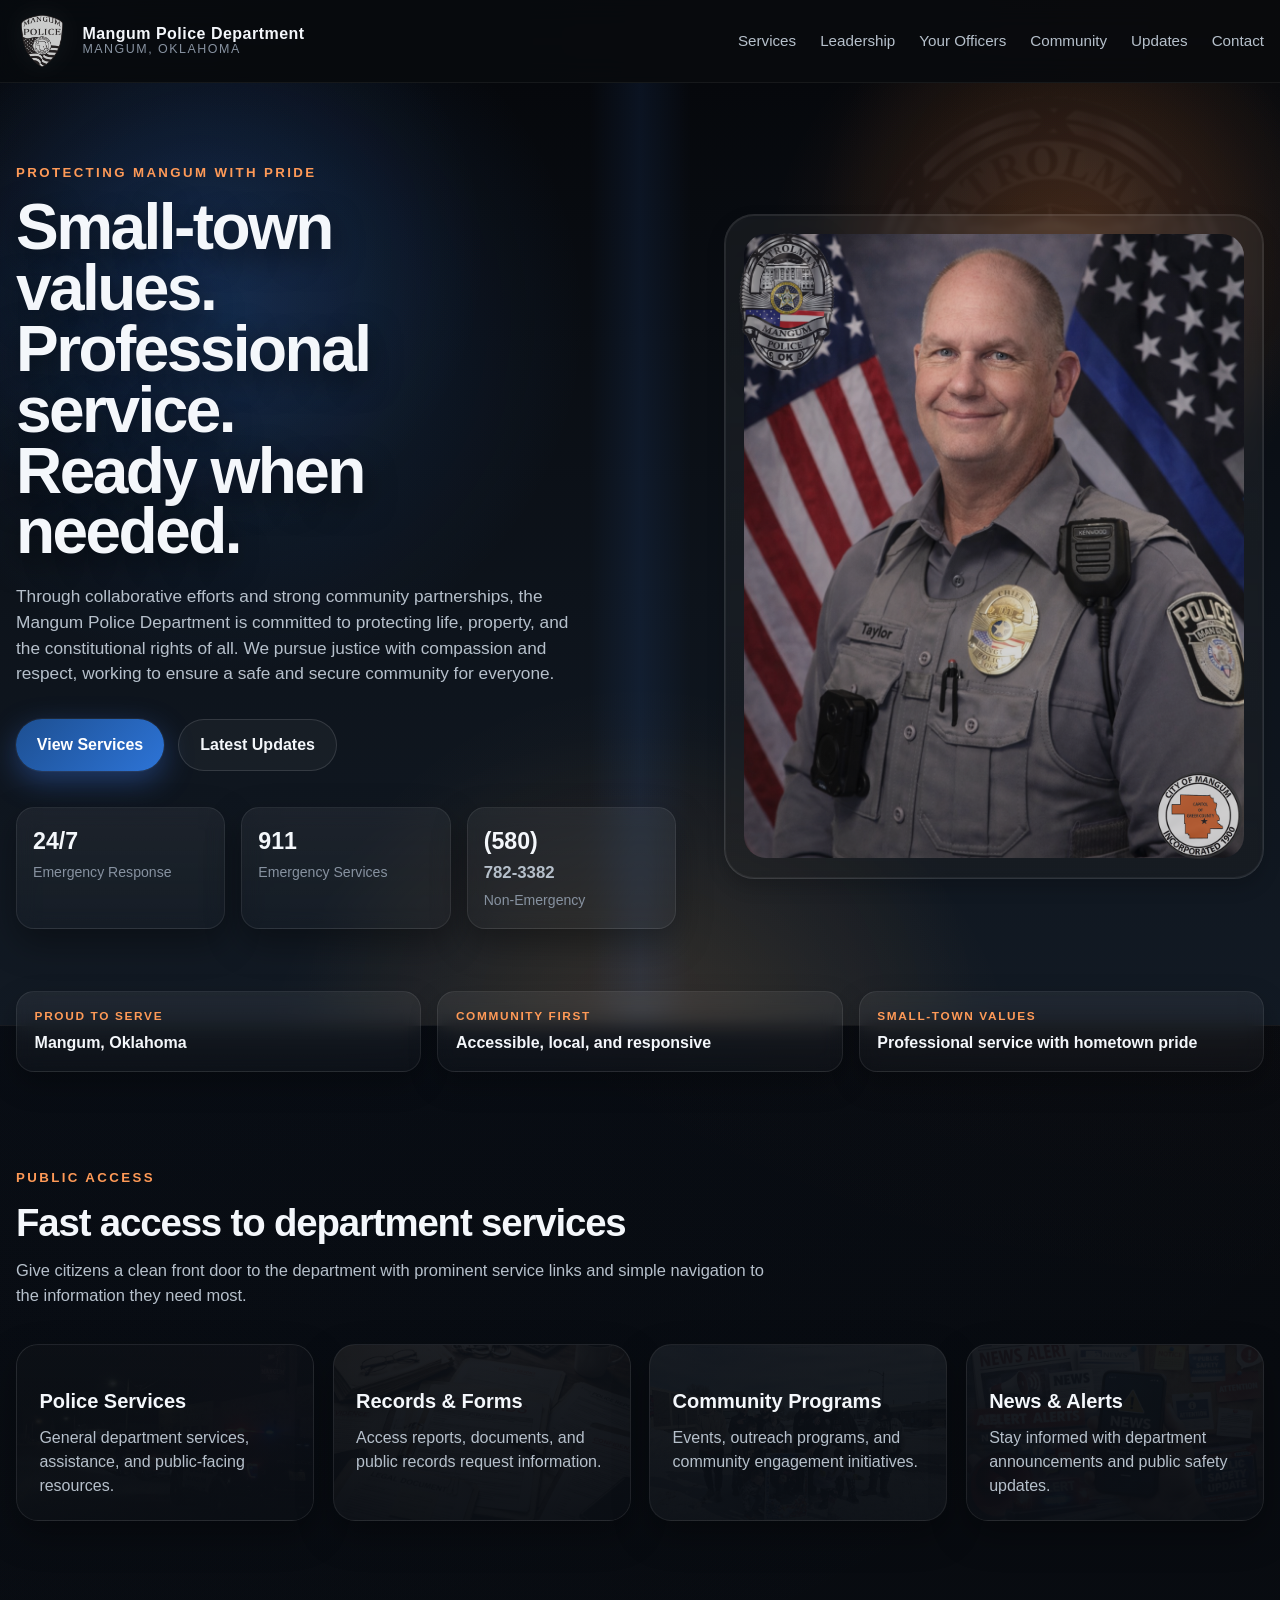
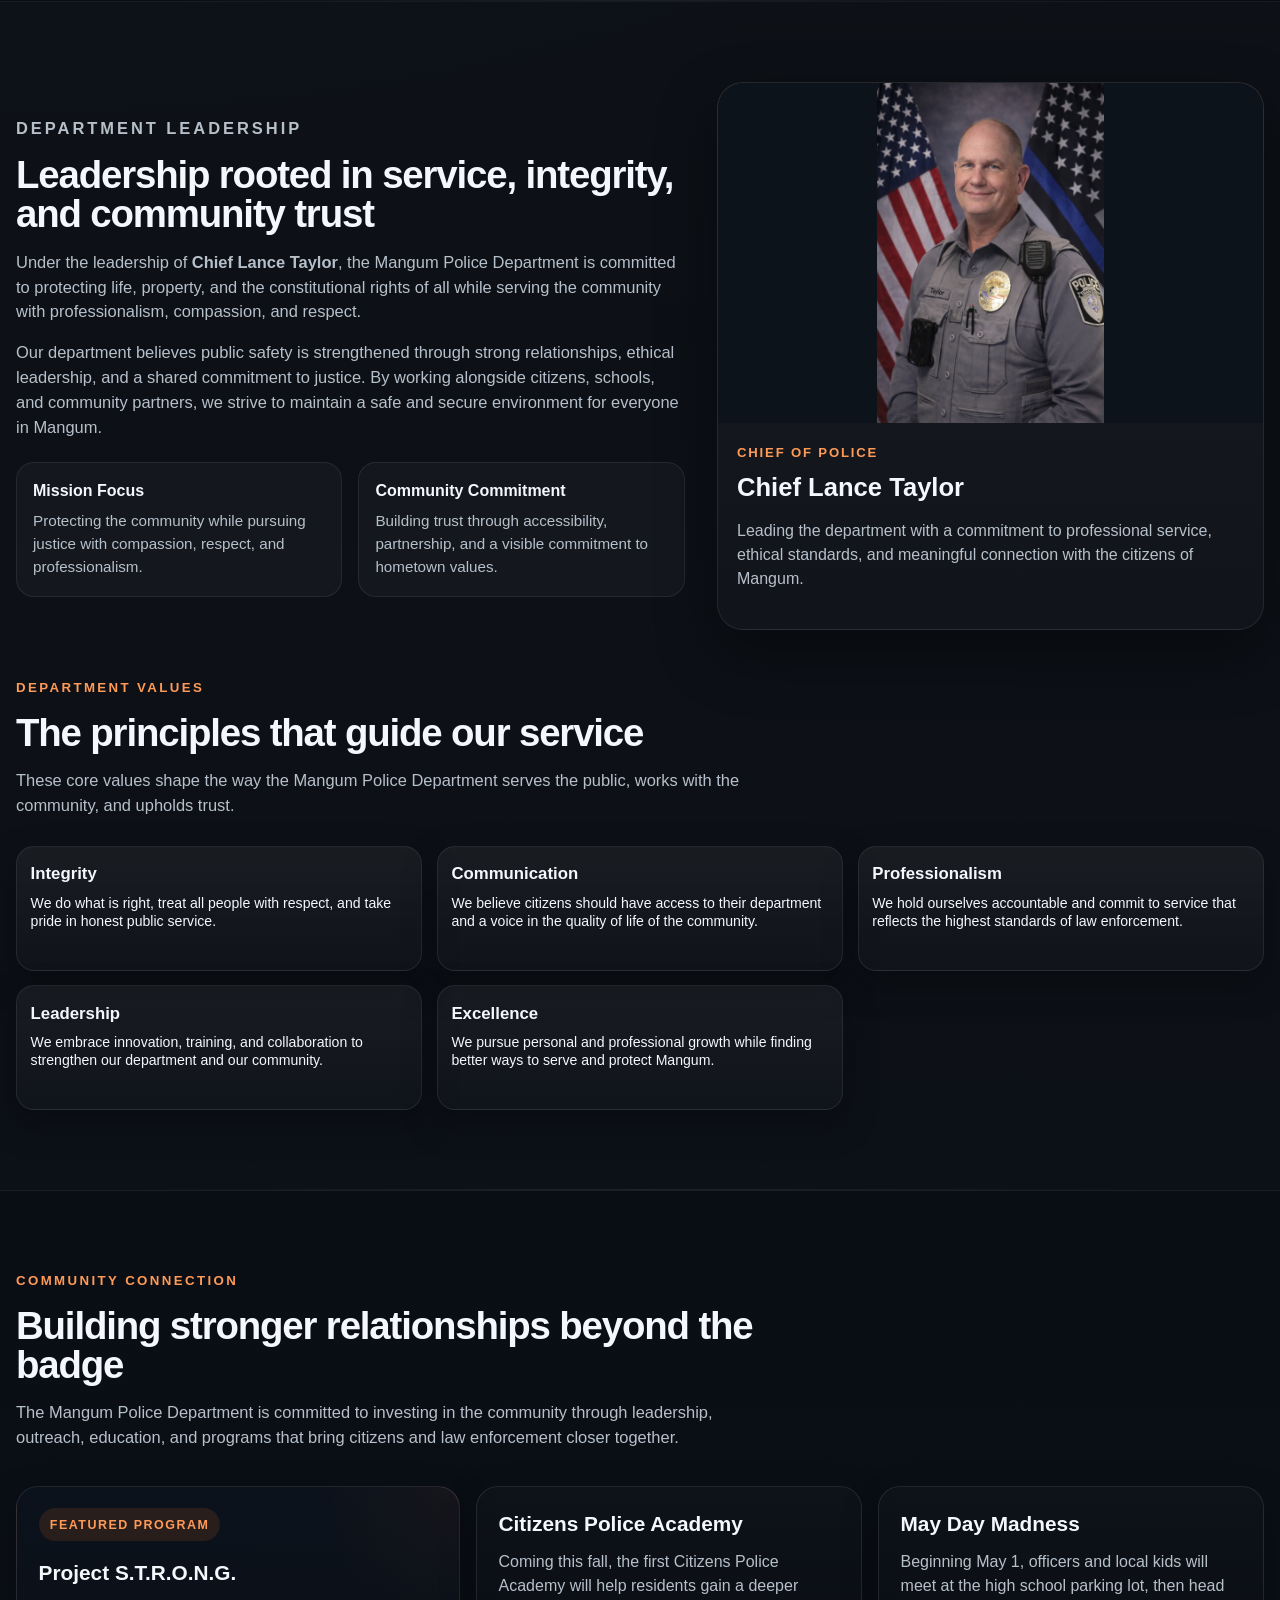
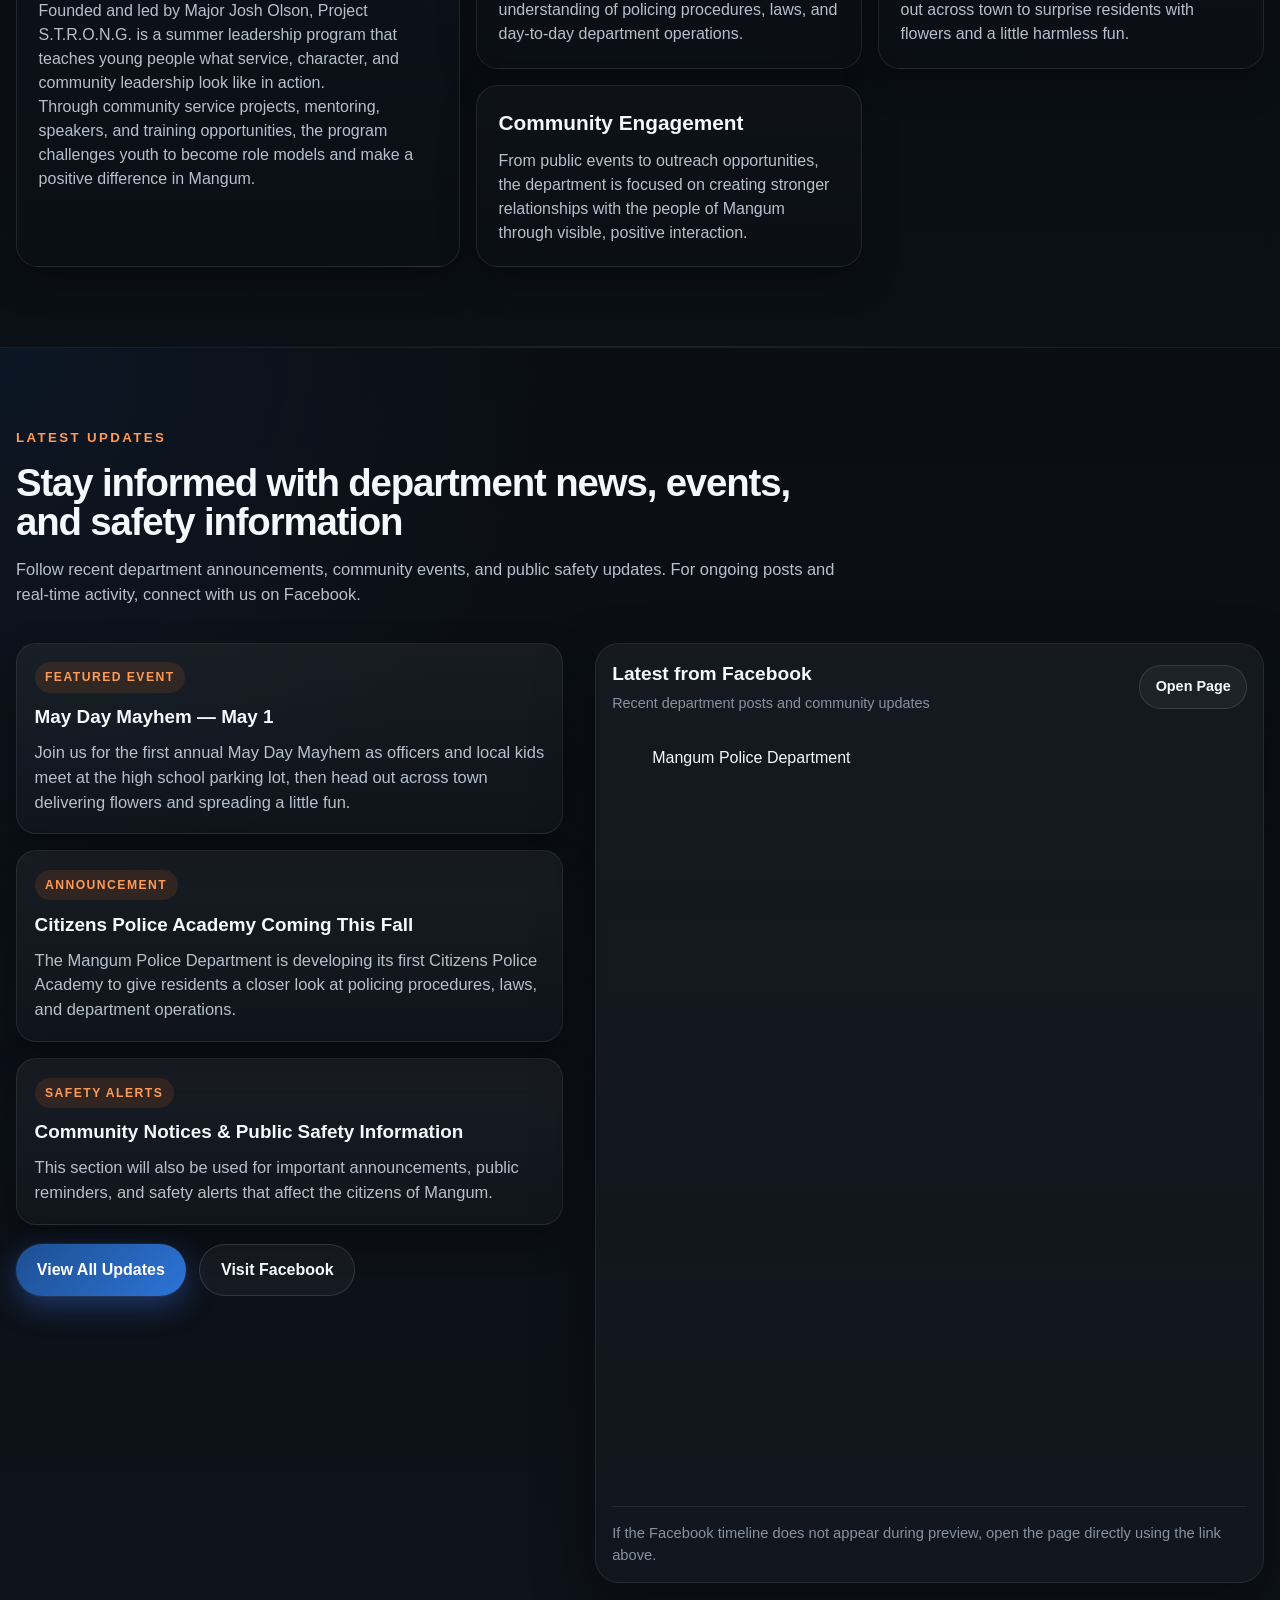
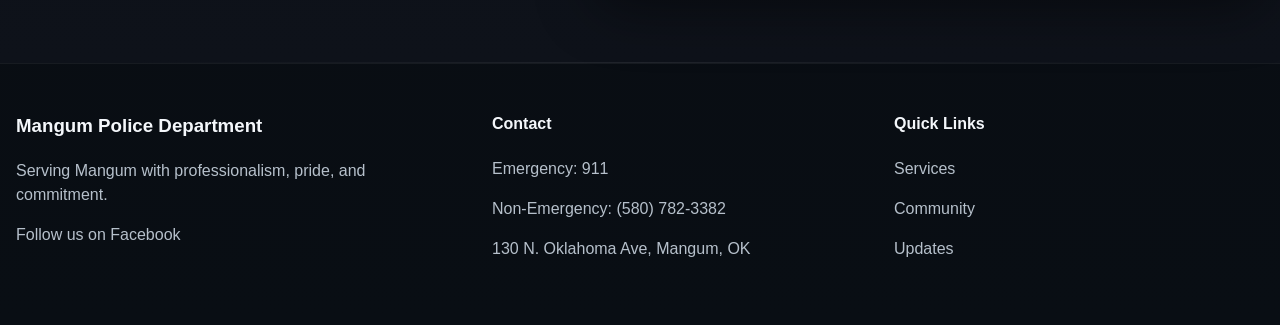
==== commit 9c8e8df2: "Update review site" ====
--- a/index.html
+++ b/index.html
@@ -12,21 +12,28 @@
 
   <header class="site-header">
     <div class="container nav-wrap">
-      <a href="index.html" class="brand">
-        <img src="assets/patch.png" alt="Mangum Police Patch" class="brand-patch" />
+
+      <a href="../index.html" class="brand">
+        <img src="../assets/patch.png" alt="Mangum Police Patch" class="brand-patch" />
         <div class="brand-text">
           <span class="brand-top">Mangum Police Department</span>
           <span class="brand-bottom">Mangum, Oklahoma</span>
         </div>
       </a>
- 
-      <nav class="main-nav">
-        <a href="pages/services.html">Services</a>
-        <a href="pages/records.html">Records</a>
-        <a href="pages/officers.html">Your Officers</a>
-        <a href="pages/community.html">Community</a>
-        <a href="pages/updates.html">Updates</a>
-        <a href="index.html#contact">Contact</a>
+
+      <!-- MOBILE BUTTON -->
+      <button class="nav-toggle" id="navToggle">
+        ☰
+      </button>
+
+      <!-- NAV -->
+      <nav class="main-nav" id="mainNav">
+        <a href="services.html">Services</a>
+        <a href="../index.html#leadership">Leadership</a>
+        <a href="officers.html">Your Officers</a>
+        <a href="community.html">Community</a>
+        <a href="updates.html">Updates</a>
+        <a href="../index.html#contact">Contact</a>
       </nav>
 
     </div>
@@ -457,6 +464,14 @@
       }
     };
   </script>
+  <script>
+    const toggle = document.getElementById("navToggle");
+    const nav = document.getElementById("mainNav");
+
+    toggle.addEventListener("click", () => {
+      nav.classList.toggle("active");
+    });
+  </script>
   <script
     async
     defer
--- a/css/base.css
+++ b/css/base.css
@@ -392,4 +392,48 @@
   .section {
     padding: 4rem 0;
   }
+}
+
+/* =========================================================
+   MOBILE - NAV TOGGLE
+   ========================================================= */
+.nav-toggle {
+  display: none;
+  font-size: 1.6rem;
+  background: none;
+  border: none;
+  color: var(--text-main);
+  cursor: pointer;
+}
+
+/* MOBILE STYLES */
+@media (max-width: 900px) {
+
+  .nav-toggle {
+    display: block;
+  }
+
+  .main-nav {
+    position: absolute;
+    top: 70px;
+    right: 20px;
+    background: #0f172a;
+    border: 1px solid var(--line);
+    border-radius: 14px;
+    padding: 1rem;
+    display: none;
+    flex-direction: column;
+    gap: 0.6rem;
+    box-shadow: var(--shadow-lg);
+    z-index: 999;
+  }
+
+  .main-nav a {
+    display: block;
+    padding: 0.4rem 0;
+  }
+
+  .main-nav.active {
+    display: flex;
+  }
 }
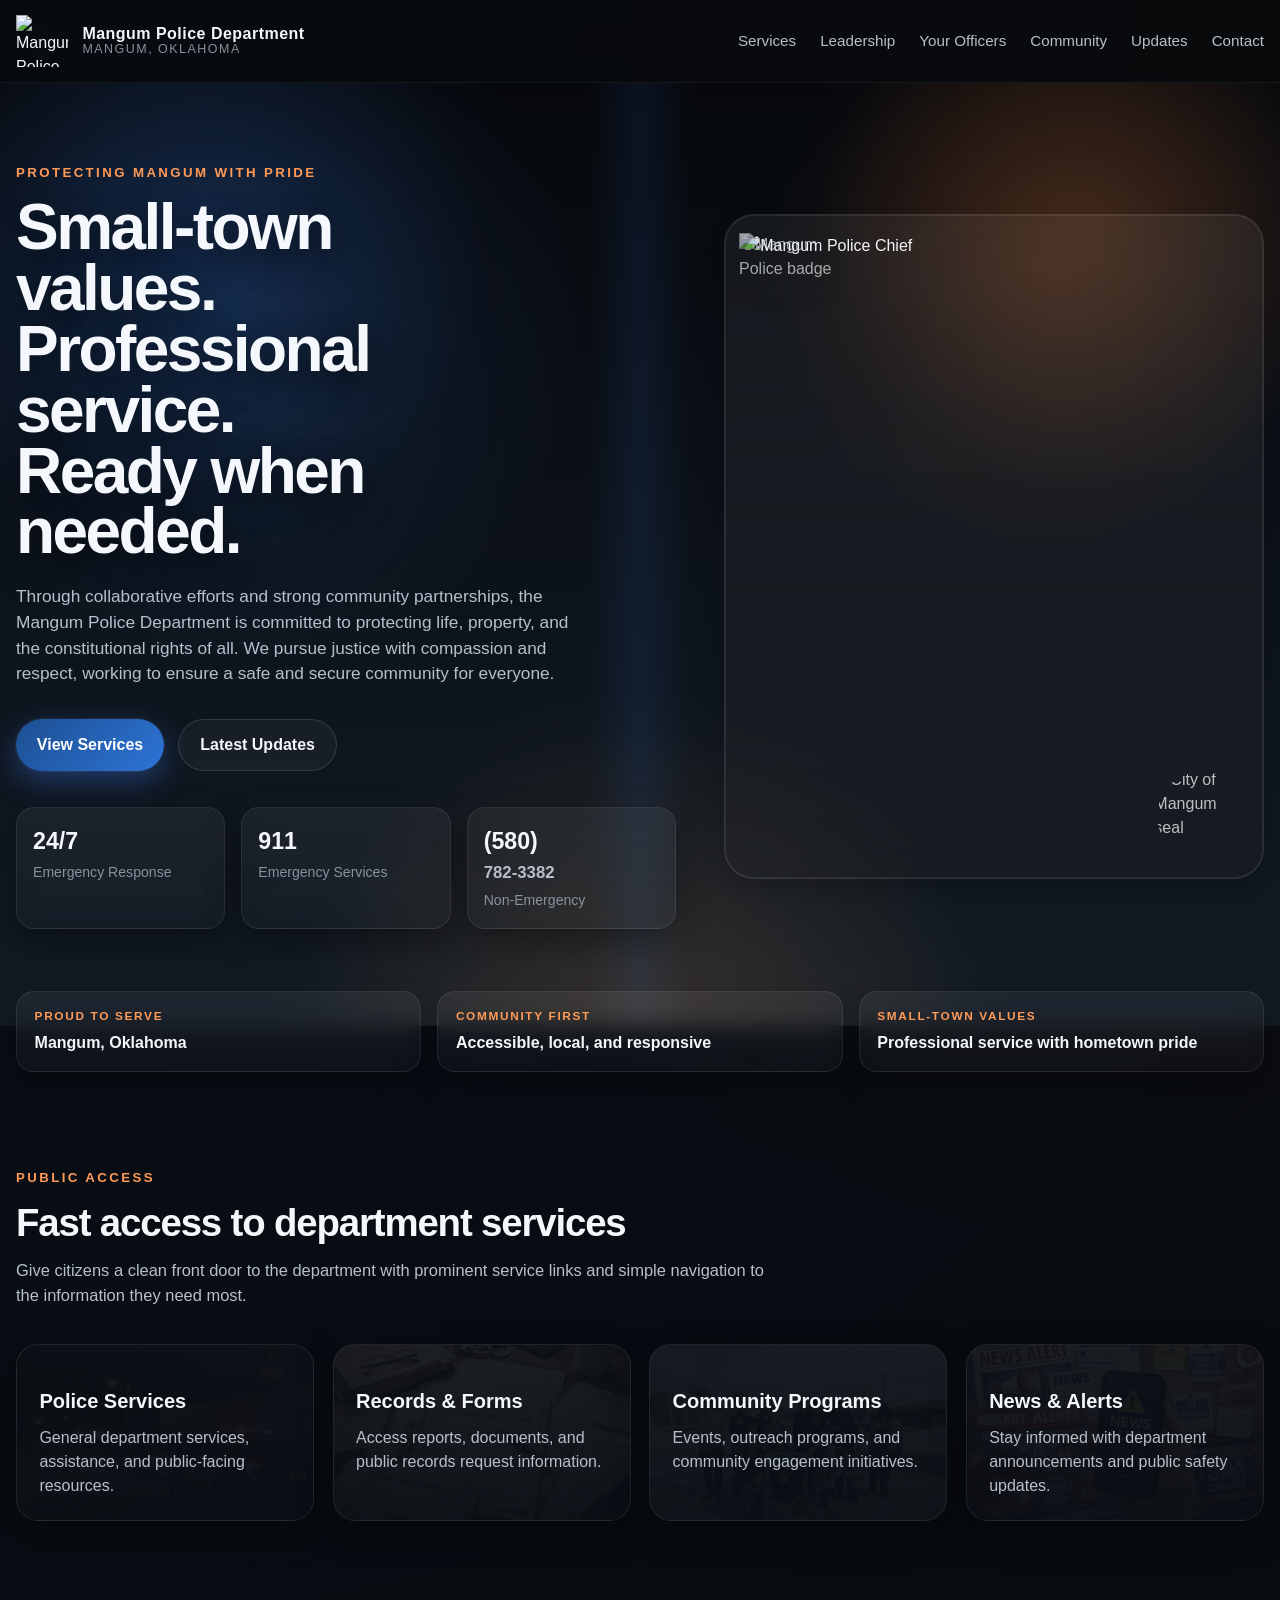
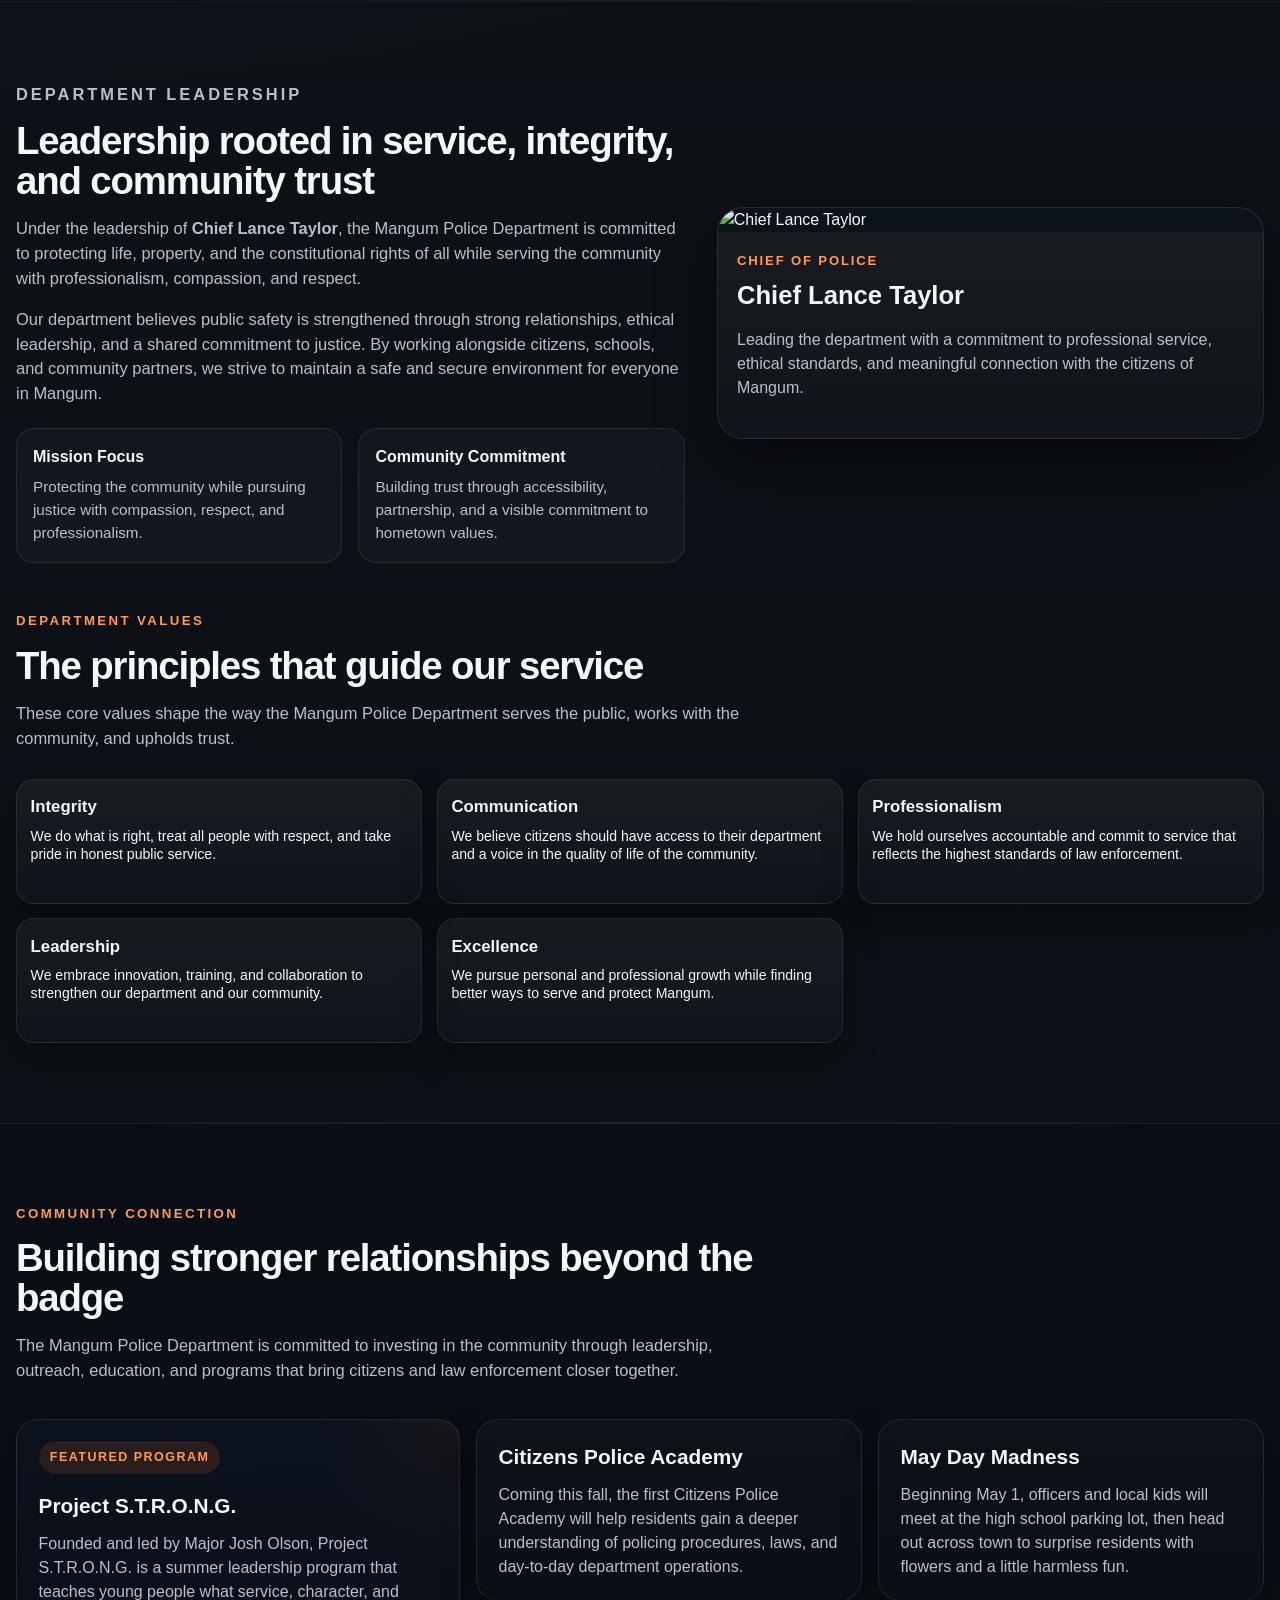
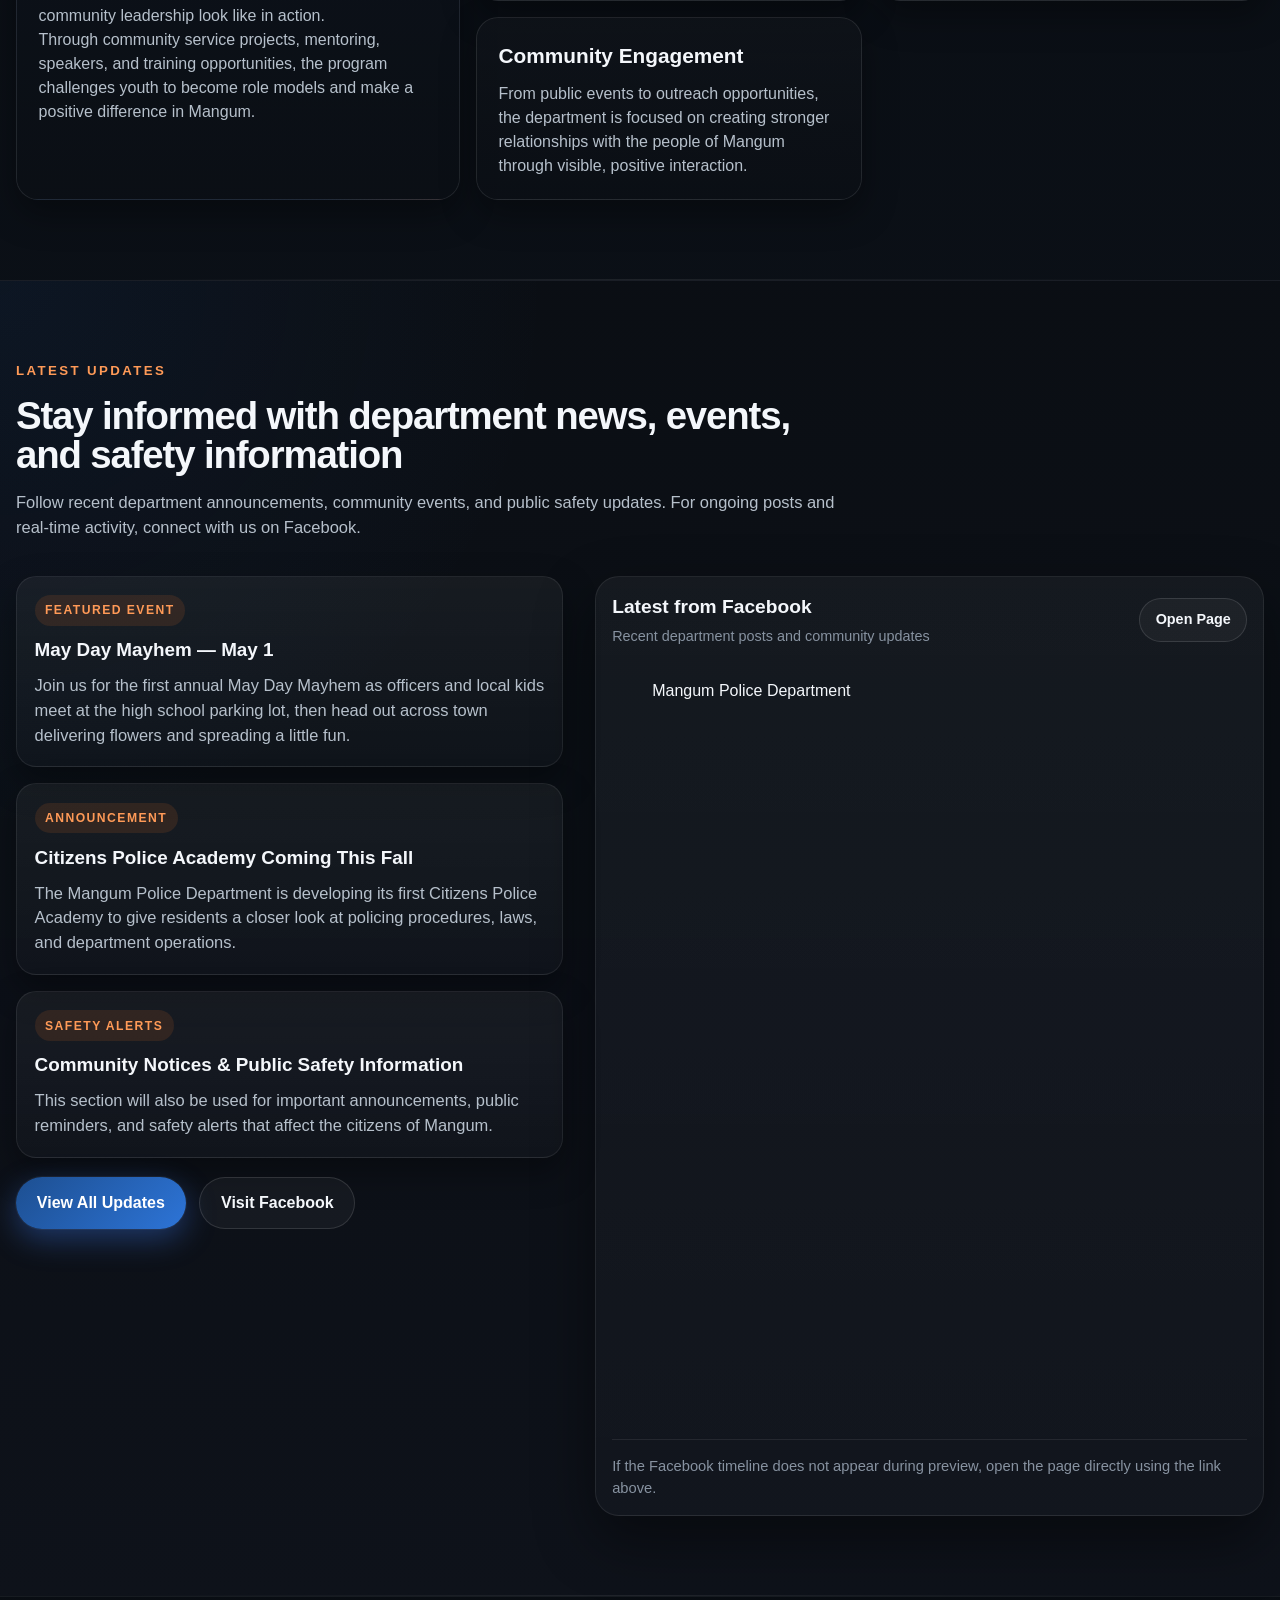
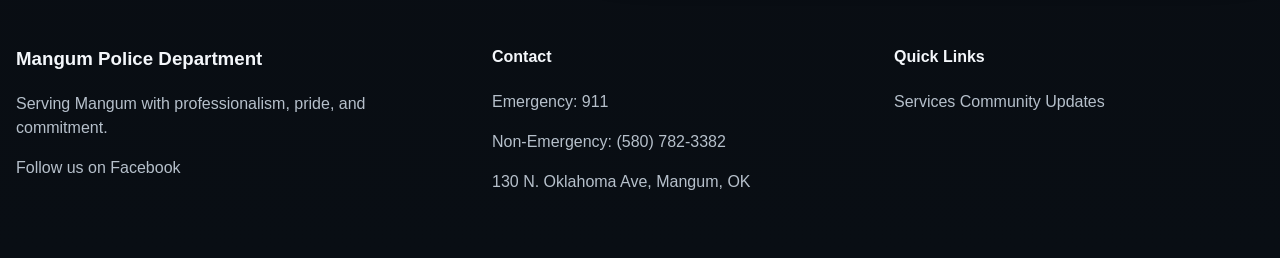
==== commit 7e0c6013: "Update review site" ====
--- a/index.html
+++ b/index.html
@@ -13,27 +13,23 @@
   <header class="site-header">
     <div class="container nav-wrap">
 
-      <a href="../index.html" class="brand">
-        <img src="../assets/patch.png" alt="Mangum Police Patch" class="brand-patch" />
+      <a href="/mangum-pd-preview/index.html" class="brand">
+        <img src="/mangum-pd-preview/assets/patch.png" alt="Mangum Police Patch" class="brand-patch" />
         <div class="brand-text">
           <span class="brand-top">Mangum Police Department</span>
           <span class="brand-bottom">Mangum, Oklahoma</span>
         </div>
       </a>
 
-      <!-- MOBILE BUTTON -->
-      <button class="nav-toggle" id="navToggle">
-        ☰
-      </button>
-
-      <!-- NAV -->
+      <button class="nav-toggle" id="navToggle" aria-label="Open navigation menu">☰</button>
+
       <nav class="main-nav" id="mainNav">
-        <a href="services.html">Services</a>
-        <a href="../index.html#leadership">Leadership</a>
-        <a href="officers.html">Your Officers</a>
-        <a href="community.html">Community</a>
-        <a href="updates.html">Updates</a>
-        <a href="../index.html#contact">Contact</a>
+        <a href="/mangum-pd-preview/pages/services.html">Services</a>
+        <a href="/mangum-pd-preview/index.html#leadership">Leadership</a>
+        <a href="/mangum-pd-preview/pages/officers.html">Your Officers</a>
+        <a href="/mangum-pd-preview/pages/community.html">Community</a>
+        <a href="/mangum-pd-preview/pages/updates.html">Updates</a>
+        <a href="/mangum-pd-preview/index.html#contact">Contact</a>
       </nav>
 
     </div>
@@ -57,8 +53,8 @@
         </p>
 
           <div class="hero-actions">
-            <a href="pages/services.html" class="btn btn-primary">View Services</a>
-            <a href="index.html#updates" class="btn btn-secondary">Latest Updates</a>
+            <a href="/mangum-pd-preview/pages/services.html" class="btn btn-primary">View Services</a>
+            <a href="/mangum-pd-preview/index.html#updates" class="btn btn-secondary">Latest Updates</a>
           </div>
 
           <div class="hero-stats">
@@ -82,21 +78,21 @@
 
         <div class="hero-visual">
           <div class="hero-visual-frame subdued-seal">
-            <img src="assets/chief.png" alt="Mangum Police Chief" class="chief-photo" />
+            <img src="/mangum-pd-preview/assets/chief.png" alt="Mangum Police Chief" class="chief-photo" />
 
             <div class="hero-visual-badge">
-              <img src="assets/cityofmangum.png" alt="City of Mangum seal" />
+              <img src="/mangum-pd-preview/assets/cityofmangum.png" alt="City of Mangum seal" />
             </div>
 
             <div class="hero-visual-badge-main subdued-badge">
-              <img src="assets/badge.png" alt="Mangum Police badge" />
+              <img src="/mangum-pd-preview/assets/badge.png" alt="Mangum Police badge" />
             </div>
           </div>
         </div>
       </div>
 
       <div class="hero-watermark">
-        <img src="assets/badge.png" alt="" aria-hidden="true" />
+        <img src="/mangum-pd-preview/assets/badge.png" alt="" aria-hidden="true" />
       </div>
     </section>
 
@@ -133,7 +129,7 @@
         <div class="services-grid">
 
           <!-- Police Services -->
-          <a href="pages/services.html" class="service-card service-img" style="--bg:url('../assets/services.png')">
+          <a href="/mangum-pd-preview/pages/services.html" class="service-card service-img" style="--bg:url('../assets/services.png')">
             <div class="service-content">
             <h3>Police Services</h3>
             <p>General department services, assistance, and public-facing resources.</p>
@@ -141,7 +137,7 @@
           </a>
 
           <!-- Records -->
-          <a href="pages/records.html" class="service-card service-img" style="--bg:url('../assets/records.png')">
+          <a href="/mangum-pd-preview/pages/records.html" class="service-card service-img" style="--bg:url('../assets/records.png')">
             <div class="service-content">
             <h3>Records &amp; Forms</h3>
             <p>Access reports, documents, and public records request information.</p>
@@ -149,7 +145,7 @@
           </a>
 
           <!-- Community -->
-          <a href="pages/community.html" class="service-card service-img" style="--bg:url('../assets/community.jpg')">
+          <a href="/mangum-pd-preview/pages/community.html" class="service-card service-img" style="--bg:url('../assets/community.jpg')">
             <div class="service-content">
             <h3>Community Programs</h3>
             <p>Events, outreach programs, and community engagement initiatives.</p>
@@ -157,7 +153,7 @@
           </a>
 
           <!-- Updates -->
-          <a href="pages/updates.html" class="service-card service-img" style="--bg:url('../assets/news.png')">
+          <a href="/mangum-pd-preview/pages/updates.html" class="service-card service-img" style="--bg:url('../assets/news.png')">
             <div class="service-content">
             <h3>News &amp; Alerts</h3>
             <p>Stay informed with department announcements and public safety updates.</p>
@@ -208,7 +204,7 @@
         </div>
 
         <div class="leadership-card">
-          <img src="assets/chief.png" alt="Chief Lance Taylor" />
+          <img src="/mangum-pd-preview/assets/chief.png" alt="Chief Lance Taylor" />
           <div class="leadership-card-body">
             <p class="card-kicker">Chief of Police</p>
             <h3>Chief Lance Taylor</h3>
@@ -283,7 +279,7 @@
         </div>
 
         <div class="community-grid">
-          <a href="pages/community.html" class="community-card feature-large community-img" style="--community-bg:url('assets/community.jpg')">
+          <a href="/mangum-pd-preview/pages/community.html" class="community-card feature-large community-img" style="--community-bg:url('/mangum-pd-preview/assets//community.jpg')">
             <div class="community-content">
               <div class="feature-tag">Featured Program</div>
               <h3>Project S.T.R.O.N.G.</h3>
@@ -298,7 +294,7 @@
             </div>
           </a>
 
-          <a href="pages/community.html" class="community-card community-img" style="--community-bg:url('assets/community.jpg')">
+          <a href="/mangum-pd-preview/pages/community.html" class="community-card community-img" style="--community-bg:url('/mangum-pd-preview/assets//community.jpg')">
             <div class="community-content">
               <h3>Citizens Police Academy</h3>
               <p>
@@ -308,7 +304,7 @@
             </div>
           </a>
 
-          <a href="pages/community.html" class="community-card community-img" style="--community-bg:url('assets/community.jpg')">
+          <a href="/mangum-pd-preview/pages/community.html" class="community-card community-img" style="--community-bg:url('/mangum-pd-preview/assets//community.jpg')">
             <div class="community-content">
               <h3>May Day Madness</h3>
               <p>
@@ -318,7 +314,7 @@
             </div>
           </a>
 
-          <a href="pages/community.html" class="community-card community-img" style="--community-bg:url('assets/community.jpg')">
+          <a href="/mangum-pd-preview/pages/community.html" class="community-card community-img" style="--community-bg:url('/mangum-pd-preview/assets//community.jpg')">
             <div class="community-content">
               <h3>Community Engagement</h3>
               <p>
@@ -346,7 +342,7 @@
         <div class="updates-grid">
           <div class="updates-copy">
             <div class="update-feature-list">
-              <a href="pages/updates.html" class="update-feature-card">
+              <a href="/mangum-pd-preview/pages/updates.html" class="update-feature-card">
                 <span class="update-tag">Featured Event</span>
                 <h3>May Day Mayhem — May 1</h3>
                 <p>
@@ -355,7 +351,7 @@
                 </p>
               </a>
 
-              <a href="pages/updates.html" class="update-feature-card">
+              <a href="/mangum-pd-preview/pages/updates.html" class="update-feature-card">
                 <span class="update-tag">Announcement</span>
                 <h3>Citizens Police Academy Coming This Fall</h3>
                 <p>
@@ -364,7 +360,7 @@
                 </p>
               </a>
 
-              <a href="pages/updates.html" class="update-feature-card">
+              <a href="/mangum-pd-preview/pages/updates.html" class="update-feature-card">
                 <span class="update-tag">Safety Alerts</span>
                 <h3>Community Notices & Public Safety Information</h3>
                 <p>
@@ -375,7 +371,7 @@
             </div>
 
             <div class="updates-actions">
-              <a href="pages/updates.html" class="btn btn-primary">View All Updates</a>
+              <a href="/mangum-pd-preview/pages/updates.html" class="btn btn-primary">View All Updates</a>
               <a
                 href="https://www.facebook.com/people/Mangum-Police-Department/100068388497844/"
                 target="_blank"
@@ -450,9 +446,9 @@
 
       <div>
         <h4>Quick Links</h4>
-        <p><a href="#services">Services</a></p>
-        <p><a href="#community">Community</a></p>
-        <p><a href="#updates">Updates</a></p>
+        <a href="/mangum-pd-preview/pages/services.html">Services</a>
+        <a href="/mangum-pd-preview/pages/community.html">Community</a>
+        <a href="/mangum-pd-preview/pages/updates.html">Updates</a>
       </div>
     </div>
   </footer>
@@ -468,9 +464,11 @@
     const toggle = document.getElementById("navToggle");
     const nav = document.getElementById("mainNav");
 
-    toggle.addEventListener("click", () => {
-      nav.classList.toggle("active");
-    });
+    if (toggle && nav) {
+      toggle.addEventListener("click", () => {
+        nav.classList.toggle("active");
+      });
+    }
   </script>
   <script
     async
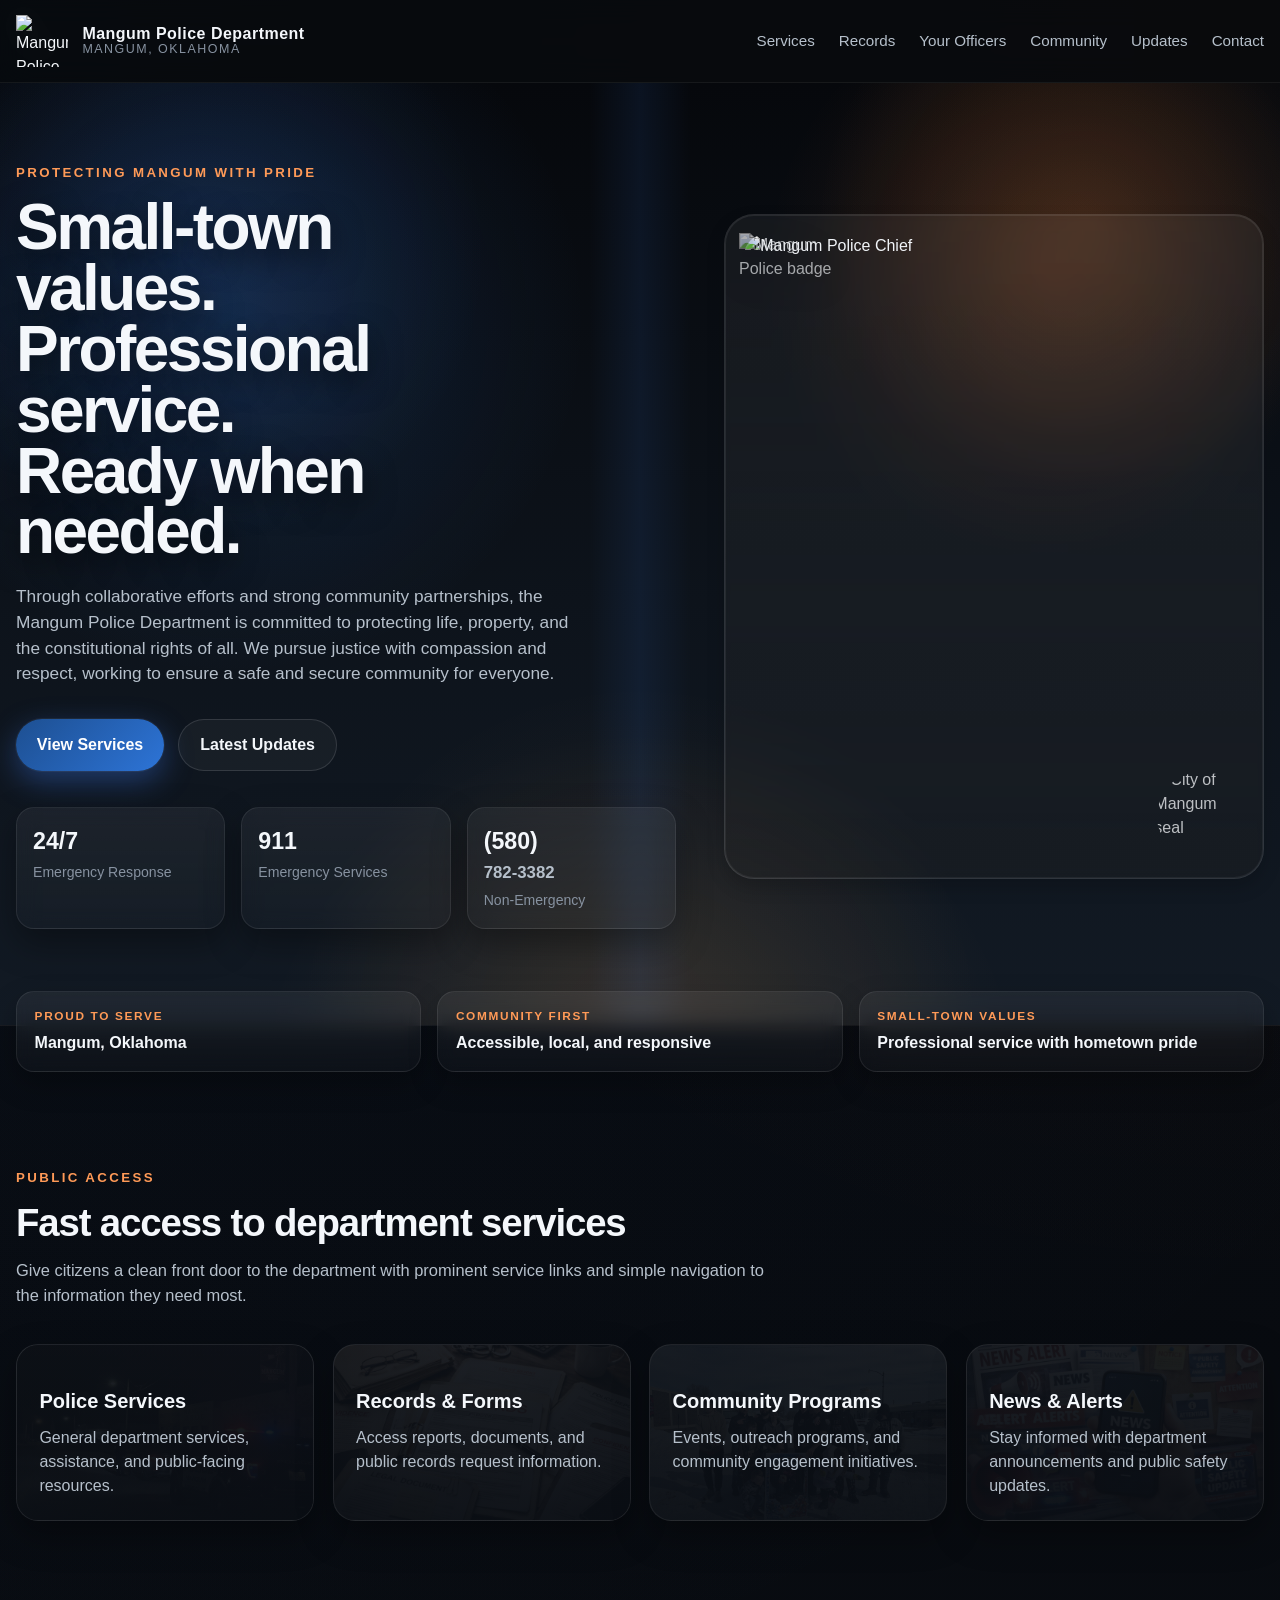
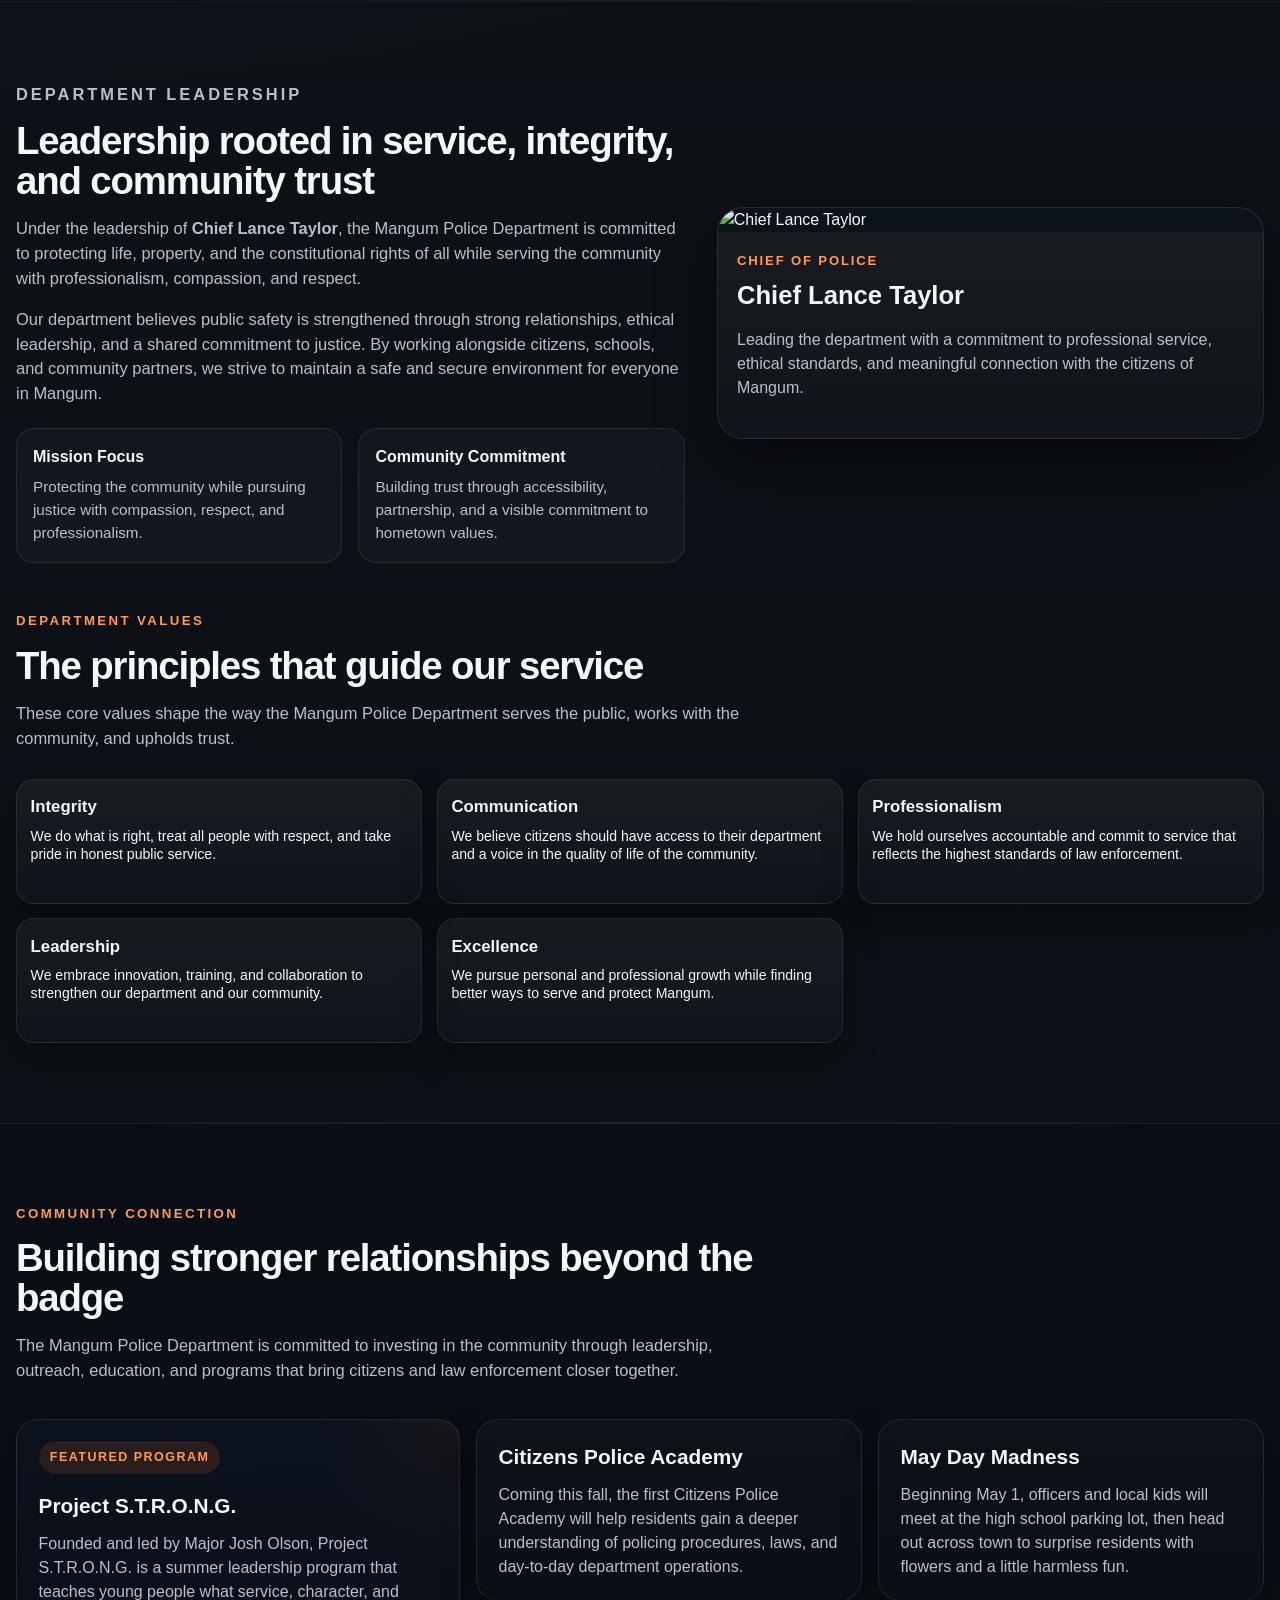
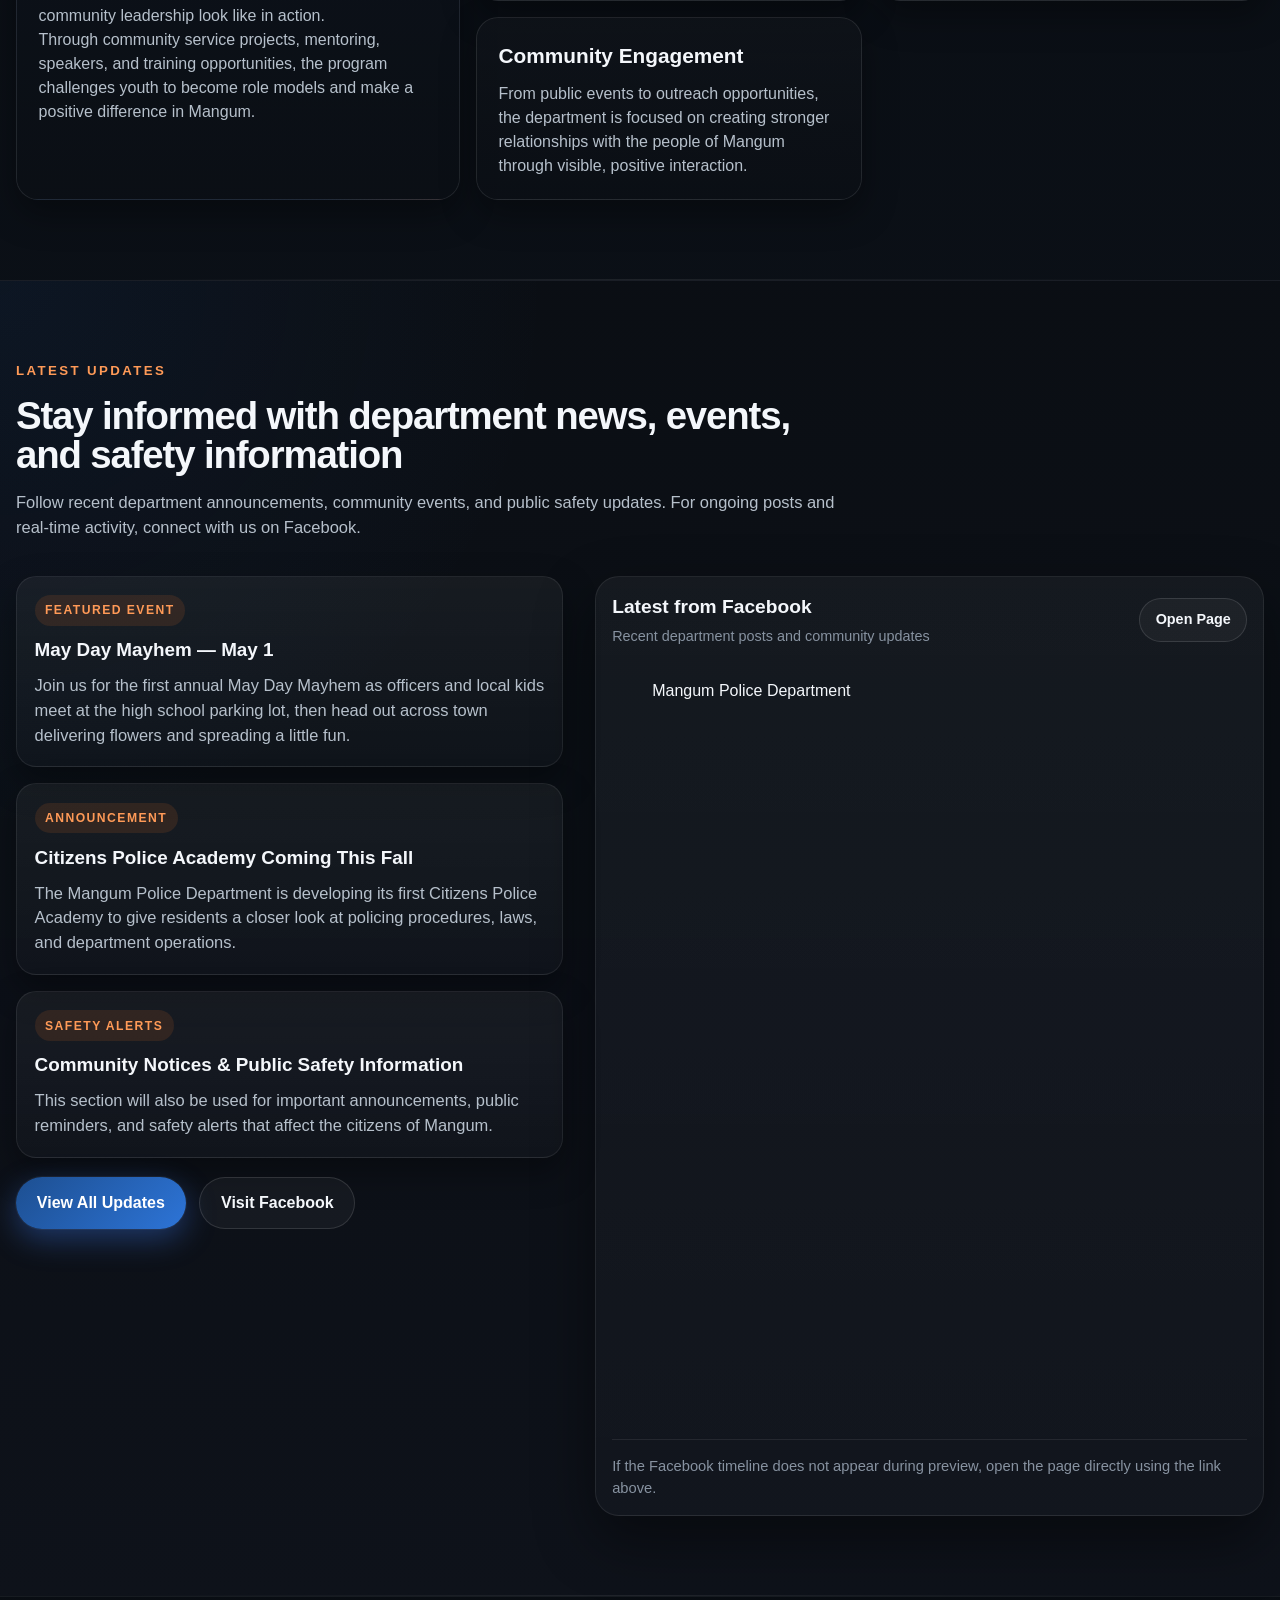
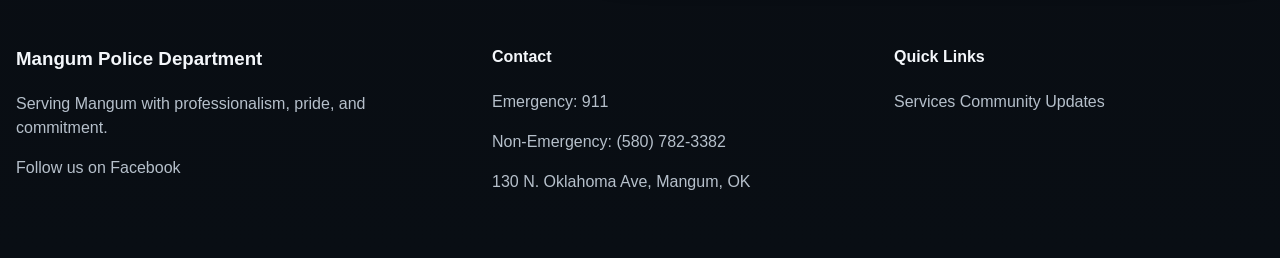
==== commit 06455f98: "Site Link Updates & UI" ====
--- a/index.html
+++ b/index.html
@@ -25,7 +25,7 @@
 
       <nav class="main-nav" id="mainNav">
         <a href="/mangum-pd-preview/pages/services.html">Services</a>
-        <a href="/mangum-pd-preview/index.html#leadership">Leadership</a>
+        <a href="/mangum-pd-preview/pages/records.html">Records</a>
         <a href="/mangum-pd-preview/pages/officers.html">Your Officers</a>
         <a href="/mangum-pd-preview/pages/community.html">Community</a>
         <a href="/mangum-pd-preview/pages/updates.html">Updates</a>
